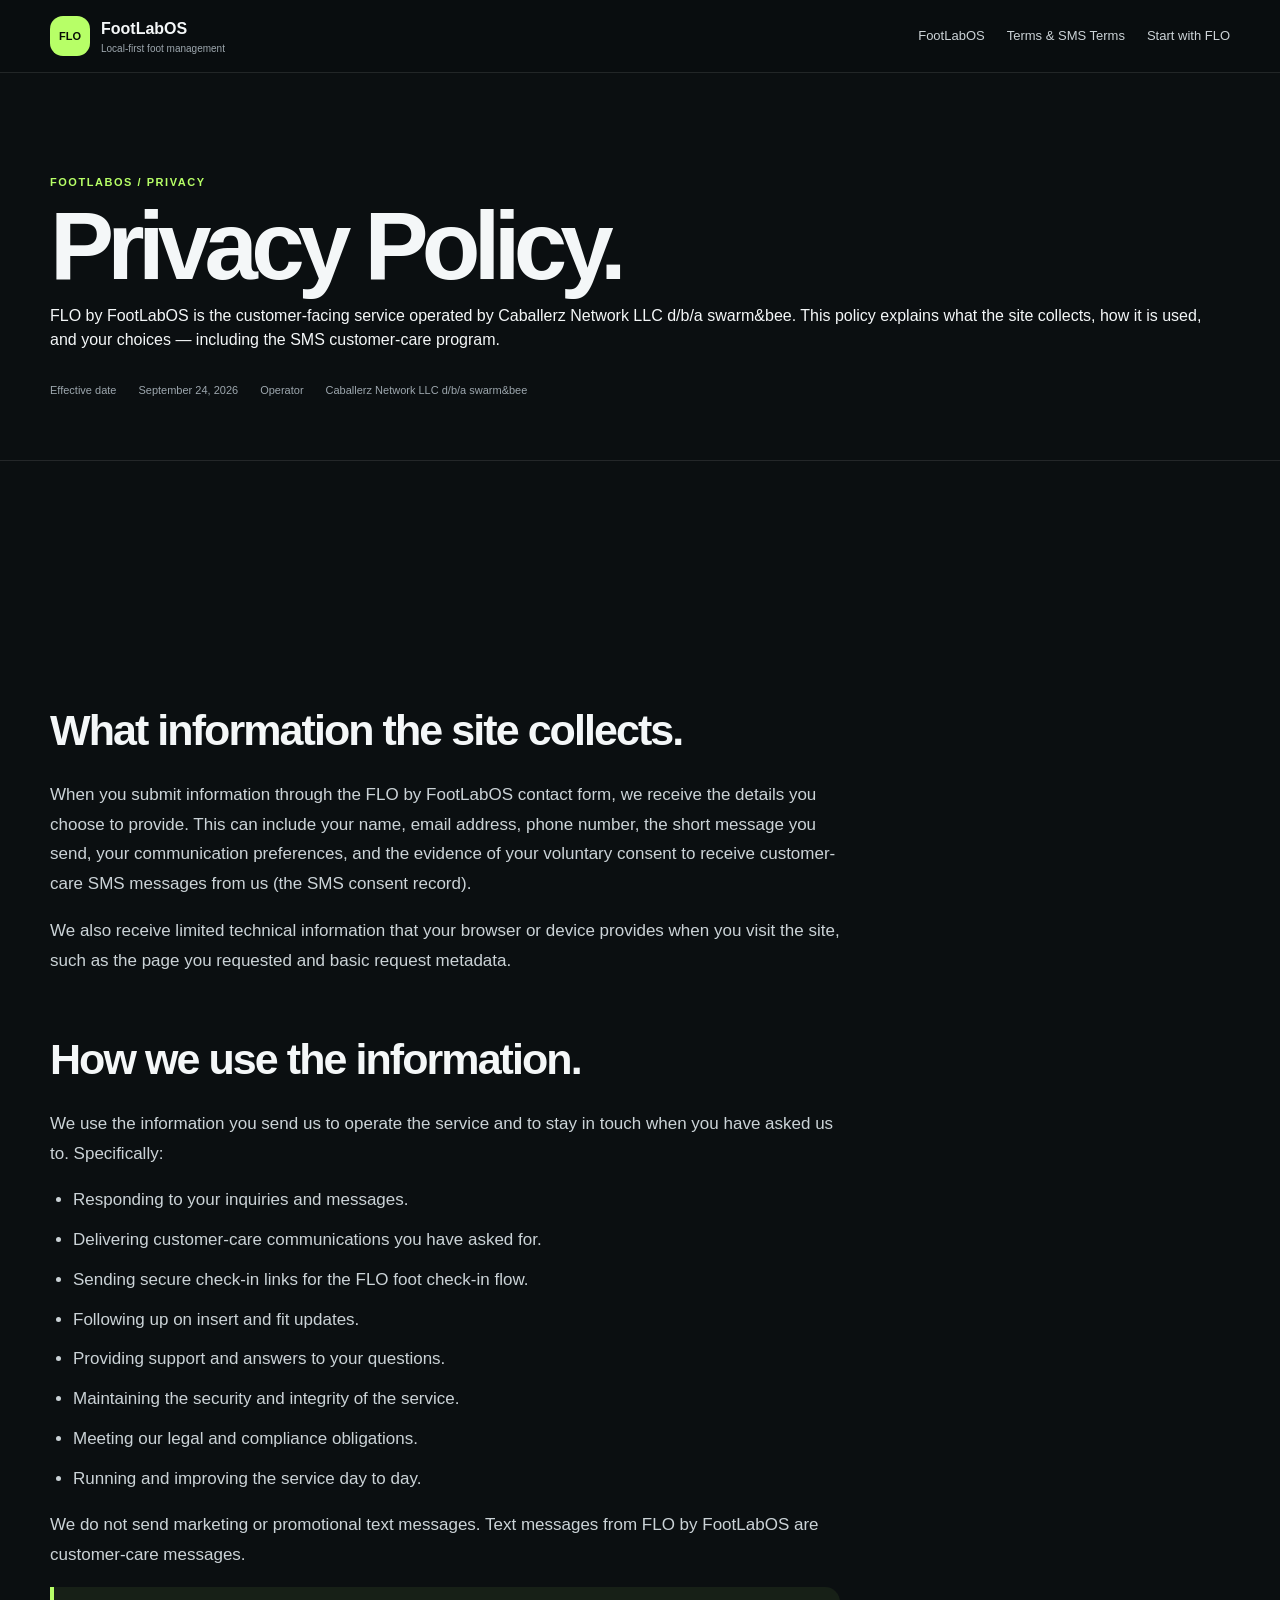
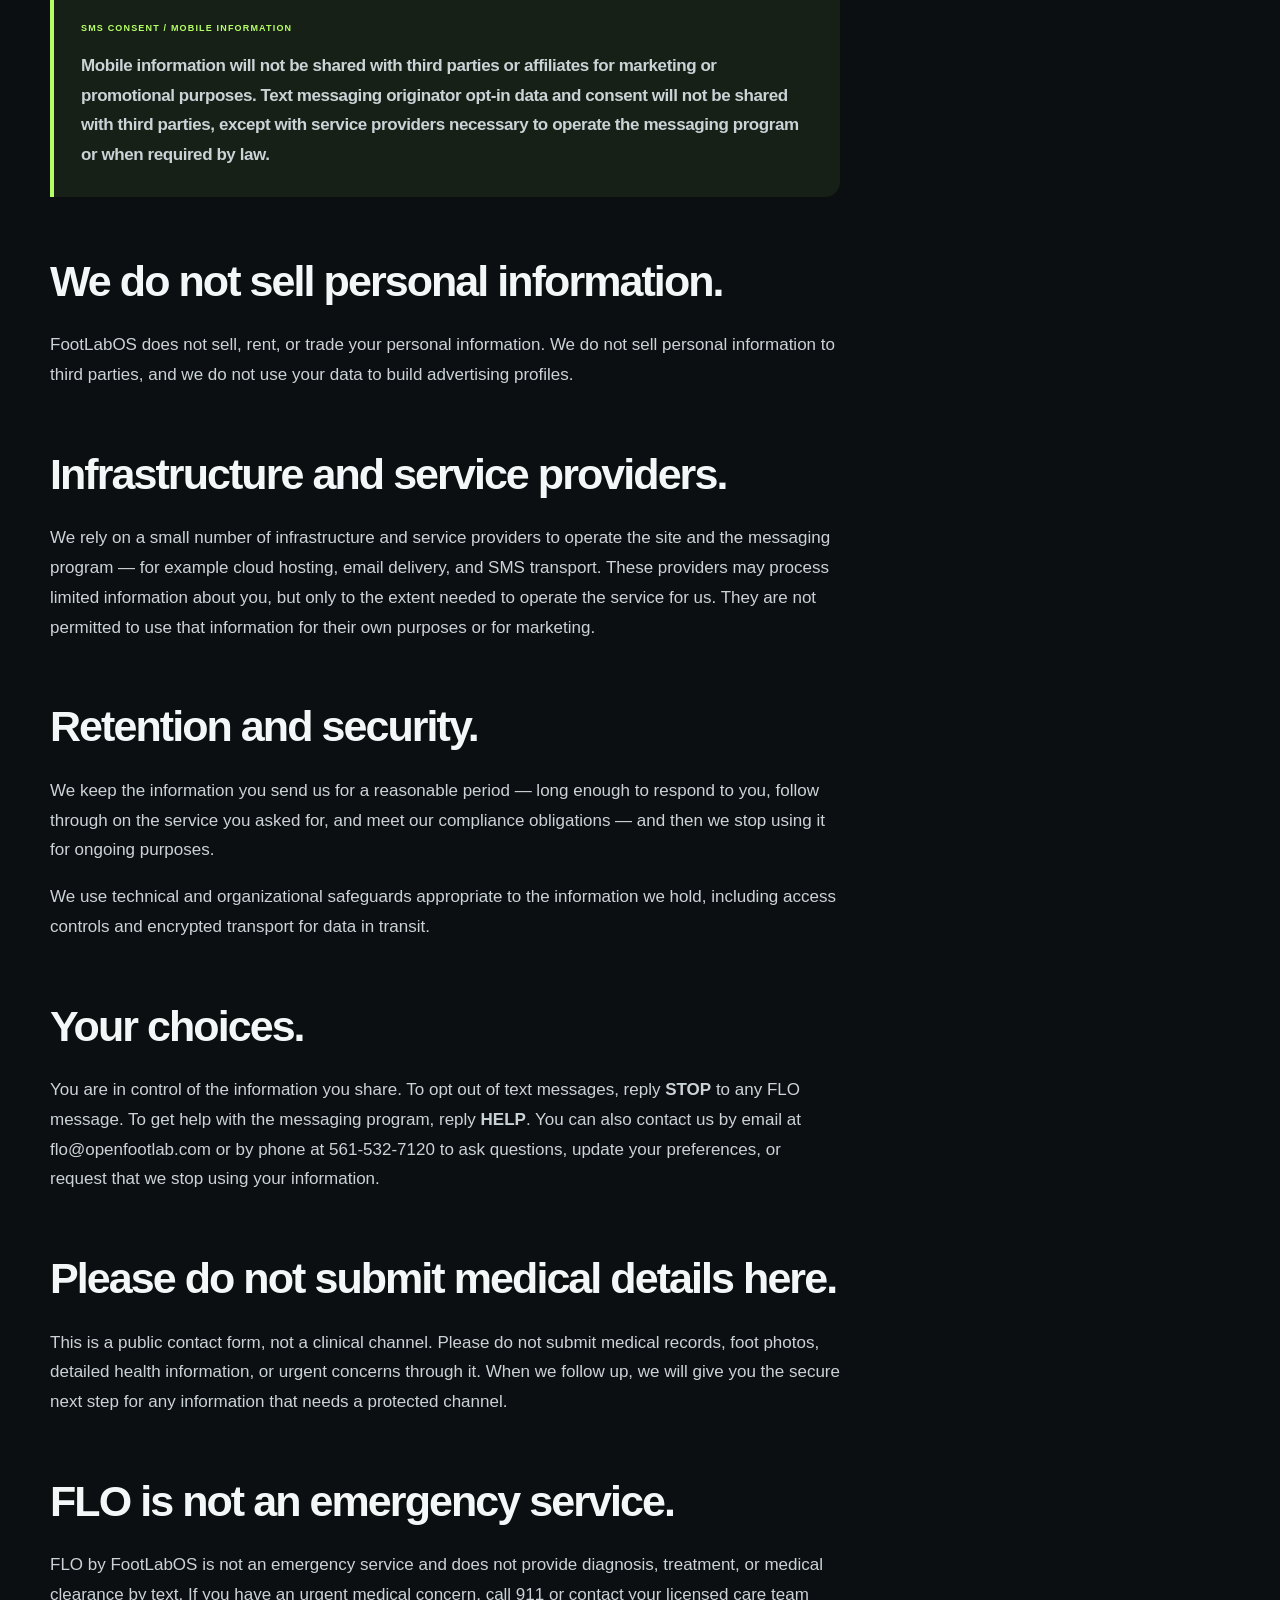
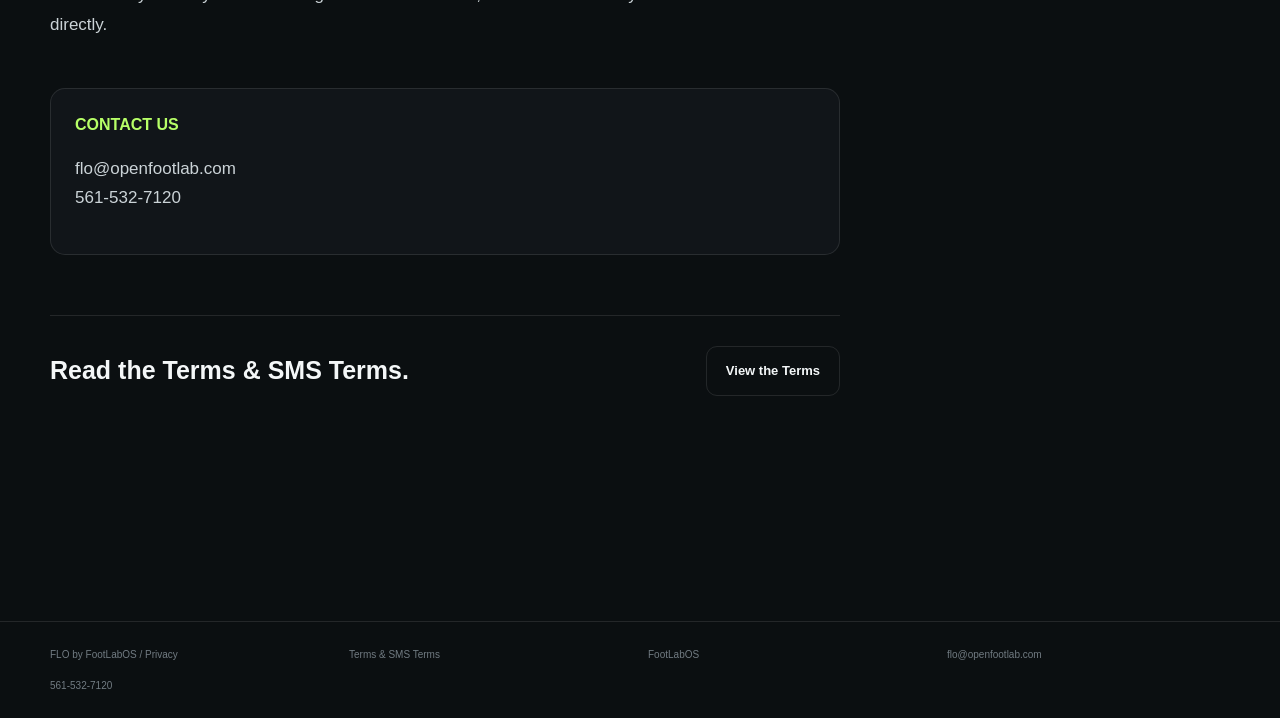
==== privacy/index.html @ aeabff88 "feat: add compliant FLO SMS consent flow" ====
<!doctype html>
<html lang="en">
<head>
  <meta charset="utf-8">
  <meta name="viewport" content="width=device-width,initial-scale=1">

  <title>Privacy Policy | FLO by FootLabOS — Customer Care SMS</title>
  <meta name="description" content="Privacy policy for FLO by FootLabOS. How the customer-care SMS program handles contact details, phone numbers, form messages, communication preferences and SMS consent evidence.">
  <meta name="robots" content="index,follow,max-image-preview:large">
  <meta name="theme-color" content="#0c1012">

  <link rel="canonical" href="https://footlabos.com/privacy/">
  <link rel="icon" href="/assets/img/footlabos-flo-mark.svg" type="image/svg+xml">
  <link rel="apple-touch-icon" href="/assets/img/footlabos-favicon-512.png">
  <link rel="stylesheet" href="/assets/css/styles.css?v=flo-20260919-3">

  <meta property="og:type" content="website">
  <meta property="og:site_name" content="FootLabOS">
  <meta property="og:title" content="Privacy Policy — FLO by FootLabOS">
  <meta property="og:description" content="How the FLO customer-care SMS program handles the information you share.">
  <meta property="og:url" content="https://footlabos.com/privacy/">
</head>

<body class="notes-page">

<header class="notes-page-header">
  <div class="shell notes-page-nav">

    <a class="notes-page-brand" href="/">
      <span class="flo-form-mark">FLO</span>
      <span>
        <strong>FootLabOS</strong>
        <small>Local-first foot management</small>
      </span>
    </a>

    <nav>
      <a href="/">FootLabOS</a>
      <a href="/terms/">Terms &amp; SMS Terms</a>
      <a href="/#contact">Start with FLO</a>
    </nav>

  </div>
</header>

<main>

<section class="note-article-header">
  <div class="shell">

    <p class="eyebrow">FOOTLABOS / PRIVACY</p>

    <h1>Privacy Policy.</h1>

    <p>
      FLO by FootLabOS is the customer-facing service operated by
      Caballerz Network LLC d/b/a swarm&amp;bee. This policy explains
      what the site collects, how it is used, and your choices —
      including the SMS customer-care program.
    </p>

    <div class="note-meta">
      <span>Effective date</span>
      <span>September 24, 2026</span>
      <span>Operator</span>
      <span>Caballerz Network LLC d/b/a swarm&amp;bee</span>
    </div>

  </div>
</section>


<section class="section">
  <div class="shell">
    <div class="note-body">

      <h2>What information the site collects.</h2>
      <p>
        When you submit information through the FLO by FootLabOS contact
        form, we receive the details you choose to provide. This can
        include your name, email address, phone number, the short
        message you send, your communication preferences, and the
        evidence of your voluntary consent to receive customer-care
        SMS messages from us (the SMS consent record).
      </p>
      <p>
        We also receive limited technical information that your browser
        or device provides when you visit the site, such as the page
        you requested and basic request metadata.
      </p>

      <h2>How we use the information.</h2>
      <p>
        We use the information you send us to operate the service and
        to stay in touch when you have asked us to. Specifically:
      </p>
      <ul>
        <li>Responding to your inquiries and messages.</li>
        <li>Delivering customer-care communications you have asked for.</li>
        <li>Sending secure check-in links for the FLO foot check-in flow.</li>
        <li>Following up on insert and fit updates.</li>
        <li>Providing support and answers to your questions.</li>
        <li>Maintaining the security and integrity of the service.</li>
        <li>Meeting our legal and compliance obligations.</li>
        <li>Running and improving the service day to day.</li>
      </ul>
      <p>
        We do not send marketing or promotional text messages. Text
        messages from FLO by FootLabOS are customer-care messages.
      </p>

      <div class="note-answer">
        <small>SMS CONSENT / MOBILE INFORMATION</small>
        <p>
          Mobile information will not be shared with third parties or
          affiliates for marketing or promotional purposes. Text
          messaging originator opt-in data and consent will not be
          shared with third parties, except with service providers
          necessary to operate the messaging program or when required
          by law.
        </p>
      </div>

      <h2>We do not sell personal information.</h2>
      <p>
        FootLabOS does not sell, rent, or trade your personal
        information. We do not sell personal information to third
        parties, and we do not use your data to build advertising
        profiles.
      </p>

      <h2>Infrastructure and service providers.</h2>
      <p>
        We rely on a small number of infrastructure and service
        providers to operate the site and the messaging program —
        for example cloud hosting, email delivery, and SMS transport.
        These providers may process limited information about you,
        but only to the extent needed to operate the service for us.
        They are not permitted to use that information for their own
        purposes or for marketing.
      </p>

      <h2>Retention and security.</h2>
      <p>
        We keep the information you send us for a reasonable period —
        long enough to respond to you, follow through on the service
        you asked for, and meet our compliance obligations — and then
        we stop using it for ongoing purposes.
      </p>
      <p>
        We use technical and organizational safeguards appropriate to
        the information we hold, including access controls and
        encrypted transport for data in transit.
      </p>

      <h2>Your choices.</h2>
      <p>
        You are in control of the information you share. To opt out of
        text messages, reply <strong>STOP</strong> to any FLO message.
        To get help with the messaging program, reply
        <strong>HELP</strong>. You can also contact us by email at
        <a href="mailto:flo@openfootlab.com">flo@openfootlab.com</a>
        or by phone at <a href="tel:+15615327120">561-532-7120</a> to
        ask questions, update your preferences, or request that we
        stop using your information.
      </p>

      <h2>Please do not submit medical details here.</h2>
      <p>
        This is a public contact form, not a clinical channel.
        Please do not submit medical records, foot photos, detailed
        health information, or urgent concerns through it. When we
        follow up, we will give you the secure next step for any
        information that needs a protected channel.
      </p>

      <h2>FLO is not an emergency service.</h2>
      <p>
        FLO by FootLabOS is not an emergency service and does not
        provide diagnosis, treatment, or medical clearance by text.
        If you have an urgent medical concern, call 911 or contact
        your licensed care team directly.
      </p>

      <div class="note-callout">
        <strong>CONTACT US</strong>
        <p>
          <a href="mailto:flo@openfootlab.com">flo@openfootlab.com</a><br>
          <a href="tel:+15615327120">561-532-7120</a>
        </p>
      </div>

      <div class="note-cta">
        <strong>Read the Terms &amp; SMS Terms.</strong>
        <a class="button secondary" href="/terms/">View the Terms</a>
      </div>

    </div>
  </div>
</section>

</main>


<footer>
  <div class="shell footer-grid">
    <span>FLO by FootLabOS / <a href="/privacy/">Privacy</a></span>
    <span><a href="/terms/">Terms &amp; SMS Terms</a></span>
    <span><a href="/">FootLabOS</a></span>
    <span><a href="mailto:flo@openfootlab.com">flo@openfootlab.com</a></span>
    <span><a href="tel:+15615327120">561-532-7120</a></span>
  </div>
</footer>

</body>
</html>
---- assets/css/styles.css ----
:root{
  --bg:#0a0d0f;
  --panel:#111519;
  --panel2:#161b20;
  --line:rgba(255,255,255,.10);
  --text:#f5f7f8;
  --muted:#9da7ae;
  --green:#b7ff67;
  --blue:#a9dbff;
  --yellow:#ffe77a;
  --paper:#efede5;
  --ink:#151719;
  --max:1180px;
}

*{box-sizing:border-box}

html{scroll-behavior:smooth}

body{
  margin:0;
  background:var(--bg);
  color:var(--text);
  font-family:-apple-system,BlinkMacSystemFont,"Segoe UI",sans-serif;
  line-height:1.5;
}

a{text-decoration:none;color:inherit}

.shell{
  width:min(var(--max),calc(100% - 42px));
  margin:auto;
}

.topbar{
  position:sticky;
  top:0;
  z-index:20;
  background:rgba(10,13,15,.90);
  backdrop-filter:blur(18px);
  border-bottom:1px solid var(--line);
}

.nav{
  height:72px;
  display:flex;
  align-items:center;
  gap:30px;
}

.brand{
  display:flex;
  align-items:center;
  gap:11px;
  margin-right:auto;
}

.logo{
  width:40px;
  height:40px;
  display:grid;
  place-items:center;
  flex:0 0 40px;
  background:var(--green);
  color:#091006;
  border-radius:11px;
  font-family:Arial,Helvetica,sans-serif;
  font-size:12px;
  font-weight:900;
  line-height:1;
  letter-spacing:-.06em;
}

.brand strong{display:block}

.brand small{
  display:block;
  color:var(--muted);
  font-size:11px;
}

nav{
  display:flex;
  gap:24px;
  color:#ccd3d7;
  font-size:13px;
}

nav a:hover{color:var(--green)}

.live{
  border:1px solid var(--line);
  border-radius:999px;
  padding:8px 11px;
  color:var(--muted);
  font-size:11px;
}

.live i{
  display:inline-block;
  width:7px;
  height:7px;
  margin-right:7px;
  border-radius:50%;
  background:var(--green);
}

.hero{
  min-height:790px;
  display:grid;
  grid-template-columns:1.35fr .65fr;
  align-items:center;
  gap:80px;
  padding:70px 0 80px;
}

.eyebrow{
  color:var(--green);
  font-size:11px;
  font-weight:900;
  letter-spacing:.14em;
}

.hero h1{
  margin:17px 0 28px;
  font-size:clamp(55px,7.5vw,98px);
  line-height:.93;
  letter-spacing:-.065em;
}

.hero h1 span{
  color:var(--green);
  display:block;
}

.lead{
  font-size:22px;
  color:#d9dee1;
  max-width:760px;
}

.sublead{
  color:var(--muted);
  max-width:760px;
  font-size:16px;
  line-height:1.7;
}

.buttons{
  display:flex;
  gap:10px;
  margin-top:30px;
}

.button{
  padding:14px 19px;
  border-radius:11px;
  font-weight:800;
  font-size:13px;
}

.primary{
  background:var(--green);
  color:#0a0d0f;
}

.secondary{
  border:1px solid var(--line);
}

.proof{
  display:flex;
  flex-wrap:wrap;
  gap:8px;
  margin-top:28px;
}

.proof span{
  border:1px solid var(--line);
  color:var(--muted);
  border-radius:999px;
  padding:6px 9px;
  font-size:10px;
}

.phone{
  color:#15191c;
  background:#f3f4f2;
  border:8px solid #23282d;
  border-radius:34px;
  padding:16px;
  box-shadow:0 38px 90px rgba(0,0,0,.48);
}

.phone-head{
  display:flex;
  justify-content:space-between;
  font-size:10px;
  color:#747c82;
  padding:0 7px 16px;
}

.sms{
  display:grid;
  gap:6px;
  background:white;
  border-radius:17px;
  padding:17px;
}

.sms small{color:#71797e}

.sms strong{
  font-size:16px;
  line-height:1.25;
}

.sms a{
  color:#1476c9;
  font-size:11px;
}

.captures{
  display:grid;
  gap:7px;
  margin:12px 0;
}

.captures div{
  display:grid;
  grid-template-columns:34px 1fr auto;
  align-items:center;
  background:white;
  border-radius:13px;
  padding:10px 11px;
}

.captures b{
  color:#8a9297;
  font-size:10px;
}

.captures span{
  font-size:12px;
  font-weight:750;
}

.captures em{
  background:#e7f8d7;
  color:#4b811e;
  font-style:normal;
  font-size:9px;
  padding:4px 7px;
  border-radius:999px;
}

.phone button{
  width:100%;
  border:0;
  border-radius:13px;
  padding:14px;
  background:#141719;
  color:white;
  font-weight:850;
  cursor:pointer;
}

.phone p{
  text-align:center;
  color:#737b80;
  font-size:11px;
}

.statement{
  border-top:1px solid var(--line);
  border-bottom:1px solid var(--line);
}

.statement-grid{
  display:grid;
  grid-template-columns:1fr 1fr;
}

.statement-grid div{
  padding:46px 0;
}

.statement-grid div+div{
  border-left:1px solid var(--line);
  padding-left:48px;
}

.statement small{
  display:block;
  color:#747d83;
  font-size:10px;
  font-weight:900;
  letter-spacing:.14em;
}

.statement strong{
  display:block;
  margin-top:7px;
  font-size:35px;
  letter-spacing:-.04em;
}

.statement .green strong{
  color:var(--green);
}

.section{padding:115px 0}

.heading{
  display:grid;
  grid-template-columns:1fr 1fr;
  gap:65px;
  align-items:end;
  margin-bottom:50px;
}

.heading h2,
.copy h2,
.human h2,
.closing h2{
  font-size:clamp(40px,5vw,68px);
  line-height:1;
  letter-spacing:-.055em;
  margin:10px 0 0;
}

.heading>p,
.copy>p,
.human p{
  color:var(--muted);
  font-size:17px;
  line-height:1.65;
  margin:0;
}

.phases{
  display:grid;
  grid-template-columns:repeat(4,1fr);
  gap:12px;
}

.phases article{
  min-height:390px;
  padding:23px;
  background:var(--panel);
  border:1px solid var(--line);
  border-radius:18px;
  display:flex;
  flex-direction:column;
}

.phases article.featured{
  border-color:rgba(183,255,103,.55);
  background:linear-gradient(
    180deg,
    rgba(183,255,103,.10),
    var(--panel)
  );
}

.phases small{
  color:var(--green);
  font-weight:900;
  font-size:10px;
  letter-spacing:.12em;
}

.phases h3{
  font-size:25px;
  line-height:1.05;
  letter-spacing:-.04em;
}

.phases p{
  color:var(--muted);
  font-size:13px;
}

.phases ul{
  margin:auto 0 0;
  padding:0;
  list-style:none;
}

.phases li{
  border-top:1px solid var(--line);
  padding:8px 0;
  color:#cbd1d4;
  font-size:11px;
}

.dark,
.local{
  background:#0e1215;
  border-top:1px solid var(--line);
  border-bottom:1px solid var(--line);
}

.loop{
  display:flex;
  gap:18px;
  align-items:center;
  justify-content:space-between;
  overflow:auto;
  padding:30px;
  border:1px solid var(--line);
  background:var(--panel);
  border-radius:22px;
}

.loop div{
  text-align:center;
  min-width:125px;
}

.loop strong{display:block}

.loop span{
  color:var(--muted);
  font-size:10px;
}

.loop>b{
  color:var(--green);
  font-size:20px;
}

.two-col{
  display:grid;
  grid-template-columns:.8fr 1.2fr;
  gap:90px;
  align-items:center;
}

.notes{
  min-height:530px;
  position:relative;
}

.note{
  position:absolute;
  width:280px;
  height:215px;
  color:var(--ink);
  padding:27px;
  display:flex;
  flex-direction:column;
  justify-content:space-between;
  box-shadow:0 20px 45px rgba(0,0,0,.25);
}

.note small{
  font-weight:900;
  letter-spacing:.12em;
  opacity:.55;
  font-size:9px;
}

.note strong{
  font-size:27px;
  letter-spacing:-.045em;
  line-height:1.05;
}

.yellow{
  background:var(--yellow);
  transform:rotate(-4deg);
}

.blue{
  background:var(--blue);
  top:120px;
  right:0;
  transform:rotate(3deg);
}

.white{
  background:var(--paper);
  bottom:0;
  left:75px;
}

.copy{max-width:640px}

.rules{
  border-top:1px solid var(--line);
  margin-top:35px;
}

.rules div{
  display:grid;
  grid-template-columns:40px 1fr;
  gap:18px;
  border-bottom:1px solid var(--line);
  padding:17px 0;
}

.rules span{
  color:var(--green);
  font-size:10px;
  font-weight:900;
}

.rules p{
  margin:0;
  color:#d1d7da;
}

.stack{
  max-width:820px;
  margin:auto;
  display:grid;
  gap:9px;
}

.stack>div{
  display:grid;
  grid-template-columns:145px 1fr 1.3fr;
  gap:20px;
  align-items:center;
  border:1px solid var(--line);
  padding:17px 21px;
  border-radius:15px;
}

.stack small{
  color:var(--green);
  font-size:9px;
  font-weight:900;
  letter-spacing:.12em;
}

.stack strong{font-size:17px}

.stack span{
  color:var(--muted);
  font-size:11px;
}

.stack .trusted{
  border-color:rgba(183,255,103,.65);
}

.stack i{
  text-align:center;
  color:#657079;
}

.principles{
  display:grid;
  grid-template-columns:repeat(4,1fr);
  gap:10px;
  margin-top:35px;
}

.principles div{
  background:var(--panel);
  border:1px solid var(--line);
  border-radius:14px;
  padding:17px;
}

.principles strong{
  display:block;
  font-size:13px;
}

.principles span{
  display:block;
  color:var(--muted);
  font-size:11px;
  margin-top:5px;
}

.vault{
  display:grid;
  grid-template-columns:repeat(4,1fr);
  gap:9px;
}

.vault div{
  border:1px solid var(--line);
  background:var(--panel);
  border-radius:13px;
  padding:17px;
}

.vault strong{
  color:var(--green);
  font-family:monospace;
  font-size:12px;
}

.vault span{
  display:block;
  color:var(--muted);
  font-size:10px;
  margin-top:5px;
}

.human{
  background:var(--paper);
  color:var(--ink);
}

.human .eyebrow{color:#39730e}

.human p{color:#5e666b}

.human-grid{
  display:grid;
  grid-template-columns:1fr 1fr;
  gap:85px;
  align-items:center;
}

.roles{
  display:grid;
  gap:9px;
}

.roles div{
  background:white;
  border:1px solid #dbdad4;
  border-radius:15px;
  padding:20px;
}

.roles strong{display:block}

.roles span{
  display:block;
  color:#60686c;
  font-size:12px;
  margin-top:5px;
}

.pricing{
  display:grid;
  grid-template-columns:.8fr 1.2fr;
  gap:14px;
}

.price-card,
.pricing-notes{
  background:var(--panel);
  border:1px solid var(--line);
  border-radius:20px;
  padding:27px;
}

.price-card>small,
.pricing-notes small{
  color:var(--green);
  font-size:9px;
  letter-spacing:.12em;
  font-weight:900;
}

.price{
  font-size:76px;
  font-weight:900;
  letter-spacing:-.07em;
}

.price sup{font-size:25px}

.price span{
  font-size:13px;
  color:var(--muted);
  letter-spacing:0;
}

.price-card ul{
  list-style:none;
  padding:0;
}

.price-card li{
  padding:7px 0;
  font-size:12px;
  color:#cdd3d6;
}

.price-card li:before{
  content:"✓";
  color:var(--green);
  margin-right:8px;
}

.pricing-notes{
  display:flex;
  flex-direction:column;
  justify-content:center;
}

.pricing-notes div{
  display:grid;
  grid-template-columns:120px 1fr;
  border-bottom:1px solid var(--line);
  padding:17px 0;
}

.pricing-notes strong{
  font-size:18px;
}

.pricing-notes p{
  color:var(--muted);
  margin-top:25px;
}

.board-section{
  background:#e9e5d8;
  color:var(--ink);
}

.board-section .eyebrow{color:#39730e}

.board-section .heading>p{color:#596166}

.board{
  display:grid;
  grid-template-columns:repeat(4,1fr);
  gap:15px;
}

.board article{
  min-height:210px;
  padding:22px;
  display:flex;
  flex-direction:column;
  justify-content:space-between;
  box-shadow:0 15px 28px rgba(40,35,20,.12);
}

.board article:nth-child(4n+1){background:var(--yellow)}
.board article:nth-child(4n+2){background:var(--green)}
.board article:nth-child(4n+3){background:var(--blue)}
.board article:nth-child(4n){background:#fff}

.board small{
  font-size:9px;
  letter-spacing:.12em;
  font-weight:900;
  opacity:.55;
}

.board strong{
  font-size:22px;
  line-height:1.08;
  letter-spacing:-.04em;
}

.closing{
  padding:100px 0;
}

.closing-grid{
  display:flex;
  justify-content:space-between;
  align-items:flex-end;
  gap:70px;
}

.closing-grid>strong{
  color:var(--green);
  text-align:right;
  line-height:1.7;
}

footer{
  border-top:1px solid var(--line);
  padding:25px 0;
  color:#717b82;
  font-size:10px;
}

footer div{
  display:flex;
  justify-content:space-between;
}

@media(max-width:900px){

  nav,.live{display:none}

  .hero{
    grid-template-columns:1fr;
    min-height:auto;
  }

  .phone{max-width:360px}

  .heading,
  .two-col,
  .human-grid,
  .pricing{
    grid-template-columns:1fr;
  }

  .phases,
  .principles,
  .vault,
  .board{
    grid-template-columns:1fr 1fr;
  }

}

@media(max-width:620px){

  .shell{
    width:calc(100% - 28px);
  }

  .hero h1{font-size:49px}

  .section{padding:80px 0}

  .phases,
  .principles,
  .vault,
  .board{
    grid-template-columns:1fr;
  }

  .statement-grid{
    grid-template-columns:1fr;
  }

  .statement-grid div+div{
    border-left:0;
    border-top:1px solid var(--line);
    padding-left:0;
  }

  .stack>div{
    grid-template-columns:1fr;
    gap:5px;
  }

  .notes{min-height:530px}

  .note{width:235px}

  .closing-grid{
    align-items:flex-start;
    flex-direction:column;
  }

  .closing-grid>strong{text-align:left}
}


/* ================================
   FOOTLABOS V02 / CRACKED LAYER
   ================================ */

body{
  background:
    radial-gradient(
      circle at 68% 8%,
      rgba(183,255,103,.055),
      transparent 28%
    ),
    var(--bg);
}

.hero{
  position:relative;
}

.hero:before{
  content:"";
  position:absolute;
  inset:0 -100vw;
  pointer-events:none;
  opacity:.16;
  background-image:
    linear-gradient(
      rgba(255,255,255,.025) 1px,
      transparent 1px
    ),
    linear-gradient(
      90deg,
      rgba(255,255,255,.025) 1px,
      transparent 1px
    );
  background-size:44px 44px;
  mask-image:linear-gradient(
    to bottom,
    rgba(0,0,0,.75),
    transparent
  );
}

.impact-strip{
  border-top:1px solid var(--line);
  border-bottom:1px solid var(--line);
  background:#0d1113;
}

.impact-grid{
  display:grid;
  grid-template-columns:repeat(5,1fr);
}

.impact-grid div{
  padding:28px 20px;
  border-right:1px solid var(--line);
}

.impact-grid div:last-child{
  border-right:0;
}

.impact-grid strong{
  display:block;
  color:var(--green);
  font-size:27px;
  letter-spacing:-.04em;
}

.impact-grid span{
  display:block;
  color:var(--muted);
  font-size:10px;
  margin-top:3px;
  text-transform:uppercase;
  letter-spacing:.08em;
}


.monitoring-protocol{
  border-top:1px solid var(--line);
}

.cadence-grid{
  display:grid;
  grid-template-columns:repeat(4,1fr);
  gap:10px;
}

.cadence-grid article{
  min-height:260px;
  padding:22px;
  border:1px solid var(--line);
  border-radius:17px;
  background:var(--panel);
}

.cadence-grid article.cadence-hot{
  background:
    linear-gradient(
      180deg,
      rgba(183,255,103,.12),
      var(--panel)
    );
  border-color:rgba(183,255,103,.55);
}

.cadence-grid span{
  display:block;
  color:var(--green);
  font-size:9px;
  font-weight:900;
  letter-spacing:.13em;
}

.cadence-grid strong{
  display:block;
  font-size:28px;
  letter-spacing:-.045em;
  margin-top:20px;
}

.cadence-grid p{
  color:var(--muted);
  font-size:12px;
  line-height:1.7;
  margin-top:20px;
}


.founder-section{
  background:#111619;
  border-top:1px solid var(--line);
  border-bottom:1px solid var(--line);
}

.founder-grid{
  display:grid;
  grid-template-columns:.65fr 1.35fr;
  gap:90px;
}

.founder-label>span{
  display:inline-block;
  margin-top:20px;
  padding:8px 10px;
  border:1px solid var(--line);
  border-radius:999px;
  color:var(--muted);
  font-size:9px;
  letter-spacing:.1em;
}

.founder-story{
  max-width:760px;
}

.founder-story h2{
  margin:0;
  font-size:clamp(42px,5vw,70px);
  line-height:.99;
  letter-spacing:-.055em;
}

.founder-story p{
  color:var(--muted);
  font-size:16px;
  line-height:1.75;
}

.founder-story .founder-lead{
  margin-top:30px;
  font-size:19px;
  color:#d9dfe2;
}

.founder-story blockquote{
  margin:38px 0;
  padding:26px 0 26px 25px;
  border-left:4px solid var(--green);
  color:var(--green);
  font-size:27px;
  line-height:1.28;
  letter-spacing:-.03em;
  font-weight:800;
}


.proof-section{
  background:#090c0e;
  border-top:1px solid var(--line);
  border-bottom:1px solid var(--line);
}

.proof-rail{
  display:flex;
  align-items:center;
  justify-content:space-between;
  gap:10px;
  overflow:auto;
  padding:27px;
  border:1px solid var(--line);
  border-radius:22px;
  background:#101417;
}

.proof-rail>div{
  min-width:135px;
}

.proof-rail span{
  display:block;
  color:var(--green);
  font-size:9px;
  font-weight:900;
  margin-bottom:9px;
}

.proof-rail strong{
  display:block;
  font-size:14px;
}

.proof-rail small{
  display:block;
  color:var(--muted);
  font-size:9px;
  margin-top:5px;
}

.proof-rail i{
  color:#4f5a61;
  font-style:normal;
}

.proof-live{
  padding:15px;
  border:1px solid rgba(183,255,103,.4);
  border-radius:12px;
  background:rgba(183,255,103,.06);
}

.proof-result{
  display:grid;
  grid-template-columns:repeat(4,1fr);
  margin-top:12px;
  gap:10px;
}

.proof-result div{
  border:1px solid var(--line);
  padding:16px;
  border-radius:13px;
}

.proof-result small{
  display:block;
  color:var(--muted);
  font-size:8px;
  letter-spacing:.12em;
}

.proof-result strong{
  display:block;
  margin-top:5px;
  color:var(--green);
  font-size:14px;
}


.simplicity-section{
  background:#101417;
  border-top:1px solid var(--line);
}

.simplicity-grid{
  display:grid;
  grid-template-columns:.75fr 1.25fr;
  gap:90px;
}

.simplicity-grid h2{
  margin:10px 0 0;
  font-size:clamp(42px,5vw,68px);
  line-height:1;
  letter-spacing:-.055em;
}

.simplicity-lines p{
  margin:0;
  padding:24px 0;
  border-bottom:1px solid var(--line);
  color:var(--muted);
  font-size:17px;
  line-height:1.7;
}

.simplicity-lines p:first-child{
  padding-top:0;
}

.simplicity-lines strong{
  color:#f2f5f6;
}

.simplicity-lines .simplicity-rule{
  color:var(--green);
  font-size:27px;
  line-height:1.25;
  letter-spacing:-.035em;
  font-weight:800;
}


/* subtle live movement */

.phone{
  animation:floatPhone 7s ease-in-out infinite;
}

@keyframes floatPhone{
  0%,100%{transform:translateY(0)}
  50%{transform:translateY(-8px)}
}

.live i{
  animation:pulseLive 2s ease-in-out infinite;
}

@keyframes pulseLive{
  0%,100%{
    box-shadow:0 0 0 rgba(183,255,103,0);
  }
  50%{
    box-shadow:0 0 18px rgba(183,255,103,.75);
  }
}


.reveal{
  opacity:0;
  transform:translateY(20px);
  transition:
    opacity .7s ease,
    transform .7s ease;
}

.reveal.visible{
  opacity:1;
  transform:none;
}


@media(max-width:900px){

  .impact-grid{
    grid-template-columns:repeat(2,1fr);
  }

  .impact-grid div{
    border-bottom:1px solid var(--line);
  }

  .cadence-grid{
    grid-template-columns:1fr 1fr;
  }

  .founder-grid,
  .simplicity-grid{
    grid-template-columns:1fr;
    gap:40px;
  }

  .proof-result{
    grid-template-columns:1fr 1fr;
  }

}


@media(max-width:620px){

  .impact-grid,
  .cadence-grid,
  .proof-result{
    grid-template-columns:1fr;
  }

  .founder-story blockquote,
  .simplicity-lines .simplicity-rule{
    font-size:22px;
  }

}


/* ================================
   FOOTLABOS V03 / APPLIANCE + CONTACT
   ================================ */

.appliance-section{
  background:#0c1012;
  border-top:1px solid var(--line);
  border-bottom:1px solid var(--line);
}

.appliance-grid{
  display:grid;
  grid-template-columns:1.05fr .95fr;
  gap:70px;
  align-items:center;
}

.appliance-copy h2{
  margin:10px 0 0;
  font-size:clamp(42px,5vw,68px);
  line-height:1;
  letter-spacing:-.055em;
}

.appliance-copy p{
  color:var(--muted);
  font-size:16px;
  line-height:1.75;
}

.appliance-lead{
  color:#d9dee1 !important;
  font-size:19px !important;
  margin-top:28px;
}

.appliance-points{
  display:grid;
  gap:10px;
  margin-top:28px;
}

.appliance-points div{
  border:1px solid var(--line);
  background:var(--panel);
  border-radius:14px;
  padding:16px 18px;
}

.appliance-points strong{
  display:block;
  font-size:14px;
}

.appliance-points span{
  display:block;
  color:var(--muted);
  font-size:11px;
  margin-top:4px;
}

.appliance-visual{
  display:flex;
  flex-direction:column;
  align-items:center;
}

.image-frame{
  width:100%;
  background:linear-gradient(180deg,#161b20,#101417);
  border:1px solid var(--line);
  border-radius:26px;
  padding:18px;
  min-height:420px;
  display:grid;
  place-items:center;
  overflow:hidden;
}

.image-frame img{
  width:100%;
  height:auto;
  max-height:520px;
  object-fit:contain;
  display:block;
  border-radius:16px;
}

.image-caption{
  margin-top:12px;
  color:var(--muted);
  font-size:11px;
  text-align:center;
  letter-spacing:.05em;
  text-transform:uppercase;
}

.contact-section{
  background:#101417;
  border-top:1px solid var(--line);
}

.contact-grid{
  display:grid;
  grid-template-columns:.95fr 1.05fr;
  gap:70px;
  align-items:center;
}

.contact-grid h2{
  margin:10px 0 0;
  font-size:clamp(40px,5vw,64px);
  line-height:1;
  letter-spacing:-.055em;
}

.contact-lead{
  color:var(--muted);
  font-size:17px;
  line-height:1.7;
  margin-top:24px;
}

.contact-card{
  border:1px solid var(--line);
  background:var(--panel);
  border-radius:22px;
  padding:28px;
}

.contact-line{
  display:grid;
  grid-template-columns:120px 1fr;
  gap:20px;
  padding:18px 0;
  border-bottom:1px solid var(--line);
}

.contact-line:last-child{
  border-bottom:0;
}

.contact-line small{
  color:var(--green);
  font-size:10px;
  font-weight:900;
  letter-spacing:.12em;
}

.contact-line a,
.contact-line span{
  font-size:20px;
  line-height:1.4;
}

.contact-line a:hover{
  color:var(--green);
}

.footer-grid{
  display:grid;
  grid-template-columns:repeat(4,1fr);
  gap:16px;
  align-items:center;
}

.footer-grid a:hover{
  color:var(--green);
}

@media(max-width:900px){

  .appliance-grid,
  .contact-grid{
    grid-template-columns:1fr;
    gap:34px;
  }

  .footer-grid{
    grid-template-columns:1fr 1fr;
  }

}

@media(max-width:620px){

  .contact-line{
    grid-template-columns:1fr;
    gap:8px;
  }

  .contact-line a,
  .contact-line span{
    font-size:18px;
  }

  .footer-grid{
    grid-template-columns:1fr;
  }

}

/* ================================
   HUMANIZED AS A SERVICE
   ================================ */

.humanized-section{
  position:relative;
  overflow:hidden;
  background:
    radial-gradient(
      circle at 88% 8%,
      rgba(183,255,103,.09),
      transparent 30%
    ),
    #0c1012;
  border-bottom:1px solid var(--line);
}

.humanized-section::before{
  content:"HUMAN";
  position:absolute;
  right:-.03em;
  top:-.18em;
  color:rgba(255,255,255,.018);
  font-size:clamp(130px,24vw,350px);
  font-weight:900;
  line-height:1;
  letter-spacing:-.08em;
  pointer-events:none;
}

.humanized-section .shell{
  position:relative;
  z-index:1;
}

.humanized-intro{
  display:grid;
  grid-template-columns:.9fr 1.1fr;
  gap:90px;
  align-items:end;
}

.humanized-intro h2{
  margin:10px 0 0;
  color:#f4f7f8;
  font-size:clamp(52px,7vw,96px);
  line-height:.88;
  letter-spacing:-.065em;
}

.humanized-definition{
  padding-bottom:5px;
}

.humanized-definition>p{
  max-width:680px;
  margin:0;
  color:#d8dde0;
  font-size:clamp(18px,2vw,25px);
  line-height:1.55;
}

.humanized-definition blockquote{
  margin:28px 0 0;
  padding:0 0 0 22px;
  border-left:3px solid var(--green);
  color:var(--green);
  font-size:clamp(20px,2.4vw,31px);
  font-weight:800;
  line-height:1.25;
  letter-spacing:-.025em;
}

.humanized-promise{
  display:grid;
  grid-template-columns:180px 1fr;
  gap:34px;
  align-items:start;
  margin-top:75px;
  padding:38px 0;
  border-top:1px solid var(--line);
  border-bottom:1px solid var(--line);
}

.humanized-promise span{
  color:var(--green);
  font-size:10px;
  font-weight:900;
  letter-spacing:.14em;
}

.humanized-promise strong{
  color:#f4f7f8;
  font-size:clamp(27px,3.8vw,52px);
  line-height:1.08;
  letter-spacing:-.045em;
}

.humanized-principles{
  display:grid;
  grid-template-columns:repeat(3,1fr);
  gap:12px;
  margin-top:28px;
}

.humanized-principles article{
  min-height:245px;
  padding:25px;
  background:var(--panel);
  border:1px solid var(--line);
  border-radius:17px;
}

.humanized-principles article.mission{
  grid-column:span 3;
  min-height:0;
  background:linear-gradient(
    110deg,
    rgba(183,255,103,.14),
    rgba(183,255,103,.035)
  );
  border-color:rgba(183,255,103,.5);
}

.humanized-principles small{
  color:var(--green);
  font-size:9px;
  font-weight:900;
  letter-spacing:.14em;
}

.humanized-principles h3{
  margin:34px 0 10px;
  color:#f4f7f8;
  font-size:22px;
  line-height:1.1;
  letter-spacing:-.035em;
}

.humanized-principles .mission h3{
  margin-top:20px;
  font-size:clamp(30px,4vw,48px);
}

.humanized-principles p{
  margin:0;
  color:var(--muted);
  font-size:13px;
  line-height:1.65;
}

.humanized-bottom-line{
  display:grid;
  grid-template-columns:1.2fr .8fr;
  gap:60px;
  align-items:end;
  margin-top:70px;
}

.humanized-bottom-line p{
  margin:0;
  color:#f4f7f8;
  font-size:clamp(23px,3vw,38px);
  font-weight:800;
  line-height:1.2;
  letter-spacing:-.035em;
}

.humanized-bottom-line p span{
  display:block;
  color:var(--green);
}

.humanized-bottom-line>strong{
  color:var(--muted);
  font-size:14px;
  line-height:1.55;
  text-align:right;
  text-transform:uppercase;
  letter-spacing:.08em;
}

@media(max-width:900px){

  .humanized-intro,
  .humanized-bottom-line{
    grid-template-columns:1fr;
    gap:38px;
  }

  .humanized-principles{
    grid-template-columns:repeat(2,1fr);
  }

  .humanized-principles article.mission{
    grid-column:span 2;
  }

  .humanized-bottom-line>strong{
    text-align:left;
  }

}

@media(max-width:620px){

  .humanized-intro h2{
    font-size:52px;
  }

  .humanized-promise{
    grid-template-columns:1fr;
    gap:16px;
    margin-top:55px;
  }

  .humanized-principles{
    grid-template-columns:1fr;
  }

  .humanized-principles article,
  .humanized-principles article.mission{
    grid-column:auto;
    min-height:0;
  }

  .humanized-principles h3{
    margin-top:24px;
  }

  .humanized-bottom-line{
    margin-top:50px;
  }

}



/* FLO CONTACT FORM */

.contact-trust{
  display:grid;
  gap:10px;
  margin-top:30px;
}

.contact-trust span{
  position:relative;
  padding-left:22px;
  color:#d6dde0;
  font-size:14px;
  line-height:1.45;
}

.contact-trust span::before{
  content:"✓";
  position:absolute;
  left:0;
  color:var(--green);
  font-weight:900;
}

.contact-direct{
  display:flex;
  flex-wrap:wrap;
  gap:10px 22px;
  margin-top:30px;
}

.contact-direct a{
  color:var(--green);
  font-size:14px;
  font-weight:800;
}

.flo-form{
  display:grid;
  gap:18px;
}

.flo-form-heading{
  display:flex;
  align-items:center;
  gap:15px;
  padding-bottom:20px;
  border-bottom:1px solid var(--line);
}

.flo-form-mark{
  width:48px;
  height:48px;
  display:grid;
  place-items:center;
  flex:0 0 48px;
  background:var(--green);
  color:#091006;
  border-radius:13px;
  font-size:13px;
  font-weight:900;
}

.flo-form-heading small{
  display:block;
  color:var(--green);
  font-size:9px;
  font-weight:900;
  letter-spacing:.14em;
}

.flo-form-heading strong{
  display:block;
  margin-top:5px;
  color:#f4f7f8;
  font-size:18px;
}

.flo-field-row{
  display:grid;
  grid-template-columns:1fr 1fr;
  gap:14px;
}

.flo-field{
  display:grid;
  gap:8px;
}

.flo-field label{
  color:#dce2e4;
  font-size:11px;
  font-weight:800;
  letter-spacing:.08em;
  text-transform:uppercase;
}

.flo-field input,
.flo-field textarea{
  width:100%;
  box-sizing:border-box;
  border:1px solid #30383d;
  border-radius:12px;
  background:#0b0f11;
  color:#f4f7f8;
  padding:14px 15px;
  font:inherit;
  outline:none;
  transition:border-color .18s ease, box-shadow .18s ease;
}

.flo-field textarea{
  min-height:125px;
  resize:vertical;
  line-height:1.5;
}

.flo-field input:focus,
.flo-field textarea:focus{
  border-color:var(--green);
  box-shadow:0 0 0 3px rgba(183,255,103,.12);
}

.flo-field input::placeholder,
.flo-field textarea::placeholder{
  color:#69747a;
}

.flo-privacy{
  margin:0;
  color:#8f9a9f;
  font-size:11px;
  line-height:1.55;
}

.flo-submit{
  width:100%;
  display:flex;
  justify-content:space-between;
  align-items:center;
  border:0;
  border-radius:12px;
  padding:15px 17px;
  background:var(--green);
  color:#091006;
  font:inherit;
  font-size:14px;
  font-weight:900;
  cursor:pointer;
}

.flo-submit:hover{
  filter:brightness(1.05);
}

.flo-submit:disabled{
  cursor:wait;
  opacity:.65;
}

.flo-form-status{
  min-height:22px;
  margin:0;
  color:#cbd3d7;
  font-size:13px;
  line-height:1.5;
}

.flo-form-status.success{
  color:var(--green);
}

.flo-form-status.error{
  color:#ff9c90;
}

.flo-honeypot{
  position:absolute !important;
  width:1px !important;
  height:1px !important;
  overflow:hidden !important;
  clip:rect(0,0,0,0) !important;
  white-space:nowrap !important;
}

@media(max-width:620px){

  .flo-field-row{
    grid-template-columns:1fr;
  }

  .contact-card{
    padding:21px;
  }

}


/* FLO HERO CHECK-IN */

.sms-brand{
  display:flex;
  align-items:center;
  gap:8px;
  margin-bottom:10px;
}

.sms-brand span{
  width:28px;
  height:28px;
  display:grid;
  place-items:center;
  flex:0 0 28px;
  border-radius:8px;
  background:var(--green);
  color:#091006;
  font-size:9px;
  font-weight:900;
  letter-spacing:.02em;
}

.sms-brand small{
  display:block;
  margin:0;
  color:#5e696f;
  font-size:10px;
  font-weight:800;
  letter-spacing:.08em;
  text-transform:uppercase;
}

.sms>strong{
  display:block;
  color:#111719;
  font-size:16px;
  line-height:1.2;
}

.sms>p{
  margin:4px 0 0;
  color:#647078;
  font-size:11px;
  line-height:1.4;
}


/* FLO FIELD NOTES */

.field-notes-preview{
  position:relative;
  overflow:hidden;
  background:
    radial-gradient(
      circle at 85% 5%,
      rgba(183,255,103,.09),
      transparent 28%
    ),
    #0b0f11;
  border-top:1px solid var(--line);
  border-bottom:1px solid var(--line);
}

.field-notes-heading{
  display:grid;
  grid-template-columns:.85fr 1.15fr;
  gap:90px;
  align-items:end;
}

.field-notes-heading h2{
  margin:10px 0 0;
  color:#f4f7f8;
  font-size:clamp(52px,7vw,92px);
  line-height:.91;
  letter-spacing:-.065em;
}

.field-notes-intro{
  padding-bottom:7px;
}

.field-notes-intro p{
  max-width:660px;
  margin:0;
  color:#d2d9dc;
  font-size:clamp(18px,2vw,24px);
  line-height:1.55;
}

.field-notes-intro strong{
  display:block;
  margin-top:24px;
  color:var(--green);
  font-size:14px;
  line-height:1.5;
}

.field-note-grid{
  display:grid;
  grid-template-columns:1.25fr 1fr 1fr;
  gap:14px;
  margin-top:65px;
}

.field-note-card{
  min-height:330px;
  display:flex;
  flex-direction:column;
  justify-content:space-between;
  padding:27px;
  border:1px solid var(--line);
  border-radius:19px;
  background:var(--panel);
  transition:
    transform .18s ease,
    border-color .18s ease;
}

a.field-note-card:hover{
  transform:translateY(-4px);
  border-color:var(--green);
}

.featured-note{
  background:
    linear-gradient(
      145deg,
      rgba(183,255,103,.12),
      rgba(17,22,25,.96) 50%
    );
}

.field-note-card small{
  color:var(--green);
  font-size:9px;
  font-weight:900;
  letter-spacing:.13em;
}

.field-note-card h3{
  margin:22px 0 14px;
  color:#f4f7f8;
  font-size:clamp(27px,3vw,40px);
  line-height:1.02;
  letter-spacing:-.045em;
}

.field-note-card p{
  margin:0;
  color:var(--muted);
  font-size:14px;
  line-height:1.65;
}

.field-note-card>span{
  margin-top:32px;
  color:#dbe2e5;
  font-size:12px;
  font-weight:800;
}

.field-notes-footer{
  display:flex;
  justify-content:space-between;
  align-items:center;
  gap:30px;
  margin-top:28px;
  padding-top:28px;
  border-top:1px solid var(--line);
}

.field-notes-footer p{
  margin:0;
  color:#d9dfe2;
  font-size:17px;
  font-weight:800;
}


/* FIELD NOTES PAGES */

.notes-page{
  min-height:100vh;
  background:#0b0f11;
  color:#f4f7f8;
}

.notes-page-header{
  border-bottom:1px solid var(--line);
  background:#090d0f;
}

.notes-page-nav{
  min-height:72px;
  display:flex;
  justify-content:space-between;
  align-items:center;
  gap:30px;
}

.notes-page-brand{
  display:flex;
  align-items:center;
  gap:11px;
}

.notes-page-brand .flo-form-mark{
  width:40px;
  height:40px;
  flex-basis:40px;
  font-size:11px;
}

.notes-page-brand strong{
  display:block;
}

.notes-page-brand small{
  display:block;
  color:var(--muted);
  font-size:10px;
}

.notes-page-nav nav{
  display:flex;
  gap:22px;
}

.notes-index-hero{
  padding:105px 0 75px;
  border-bottom:1px solid var(--line);
}

.notes-index-hero h1,
.note-article-header h1{
  max-width:980px;
  margin:13px 0 0;
  font-size:clamp(58px,9vw,122px);
  line-height:.88;
  letter-spacing:-.07em;
}

.notes-index-hero>div>p:last-child{
  max-width:720px;
  margin:34px 0 0;
  color:#cbd3d7;
  font-size:clamp(19px,2vw,26px);
  line-height:1.55;
}

.notes-library{
  padding:80px 0 110px;
}

.notes-library .field-note-grid{
  margin-top:0;
}

.notes-doctrine{
  display:grid;
  grid-template-columns:repeat(3,1fr);
  gap:14px;
  margin-top:70px;
}

.notes-doctrine article{
  min-height:180px;
  padding:25px;
  border:1px solid var(--line);
  border-radius:17px;
  background:var(--panel);
}

.notes-doctrine small{
  color:var(--green);
  font-size:9px;
  font-weight:900;
  letter-spacing:.13em;
}

.notes-doctrine h2{
  margin:50px 0 0;
  font-size:27px;
  letter-spacing:-.04em;
}

.note-article-header{
  padding:90px 0 62px;
  border-bottom:1px solid var(--line);
}

.note-article-header h1{
  max-width:1050px;
  font-size:clamp(50px,7.5vw,102px);
}

.note-meta{
  display:flex;
  flex-wrap:wrap;
  gap:10px 22px;
  margin-top:30px;
  color:var(--muted);
  font-size:11px;
}

.note-body{
  max-width:790px;
  padding:70px 0 110px;
}

.note-answer{
  margin-bottom:52px;
  padding:27px;
  border-left:4px solid var(--green);
  border-radius:0 15px 15px 0;
  background:rgba(183,255,103,.07);
}

.note-answer small{
  color:var(--green);
  font-size:9px;
  font-weight:900;
  letter-spacing:.13em;
}

.note-answer p{
  margin:13px 0 0;
  color:#f4f7f8;
  font-size:clamp(21px,2.7vw,31px);
  font-weight:750;
  line-height:1.35;
  letter-spacing:-.025em;
}

.note-body h2{
  margin:52px 0 16px;
  font-size:clamp(28px,4vw,43px);
  letter-spacing:-.045em;
}

.note-body p,
.note-body li{
  color:#cbd3d7;
  font-size:17px;
  line-height:1.75;
}

.note-body ol,
.note-body ul{
  padding-left:23px;
}

.note-body li+li{
  margin-top:10px;
}

.note-callout{
  margin-top:48px;
  padding:24px;
  border:1px solid var(--line);
  border-radius:15px;
  background:var(--panel);
}

.note-callout strong{
  display:block;
  color:var(--green);
  margin-bottom:8px;
}

.note-source{
  margin-top:55px;
  padding-top:26px;
  border-top:1px solid var(--line);
}

.note-source a{
  color:var(--green);
  text-decoration:underline;
  text-underline-offset:3px;
}

.note-cta{
  display:flex;
  justify-content:space-between;
  align-items:center;
  gap:24px;
  margin-top:60px;
  padding-top:30px;
  border-top:1px solid var(--line);
}

.note-cta strong{
  font-size:25px;
}

@media(max-width:900px){

  .field-notes-heading{
    grid-template-columns:1fr;
    gap:35px;
  }

  .field-note-grid{
    grid-template-columns:1fr;
  }

  .field-note-card{
    min-height:260px;
  }

  .notes-doctrine{
    grid-template-columns:1fr;
  }

}

@media(max-width:620px){

  .field-notes-footer,
  .note-cta{
    align-items:flex-start;
    flex-direction:column;
  }

  .notes-page-nav nav a:not(:last-child){
    display:none;
  }

  .notes-index-hero{
    padding:72px 0 55px;
  }

}

/* FLO SMS CONSENT */

.flo-sms-consent{
  display:grid;
  gap:10px;
  padding:15px 16px;
  margin:12px 0;
  border:1px solid #30383d;
  border-radius:12px;
  background:#0b0f11;
}

.flo-sms-optin{
  display:flex;
  align-items:flex-start;
  gap:12px;
}

.flo-sms-optin input[type="checkbox"]{
  flex:0 0 auto;
  width:20px;
  height:20px;
  margin:0;
  margin-top:1px;
  padding:0;
  box-sizing:border-box;
  accent-color:var(--green);
  cursor:pointer;
}

.flo-sms-optin label{
  flex:1 1 auto;
  margin:0;
  cursor:pointer;
  color:#f4f7f8;
  font-size:14px;
  font-weight:700;
  line-height:1.45;
}

.flo-sms-disclosure{
  margin:0;
  color:#dce2e4;
  font-size:13px;
  line-height:1.6;
}

.flo-sms-links{
  display:flex;
  flex-wrap:wrap;
  gap:6px 18px;
  margin:0;
}

.flo-sms-links a{
  color:var(--green);
  font-size:13px;
  font-weight:700;
  text-decoration:underline;
  text-underline-offset:2px;
}

.flo-sms-optional{
  margin:0;
  color:#8f9a9f;
  font-size:12px;
  line-height:1.5;
}

.flo-sms-optin input[type="checkbox"]:focus-visible{
  outline:2px solid var(--green);
  outline-offset:2px;
}

.flo-sms-links a:focus-visible{
  outline:2px solid var(--green);
  outline-offset:2px;
}

@media(max-width:620px){

  .flo-sms-consent{
    padding:13px 14px;
    margin:10px 0;
  }

  .flo-sms-optin label{
    font-size:13px;
  }

  .flo-sms-disclosure{
    font-size:12.5px;
  }

}
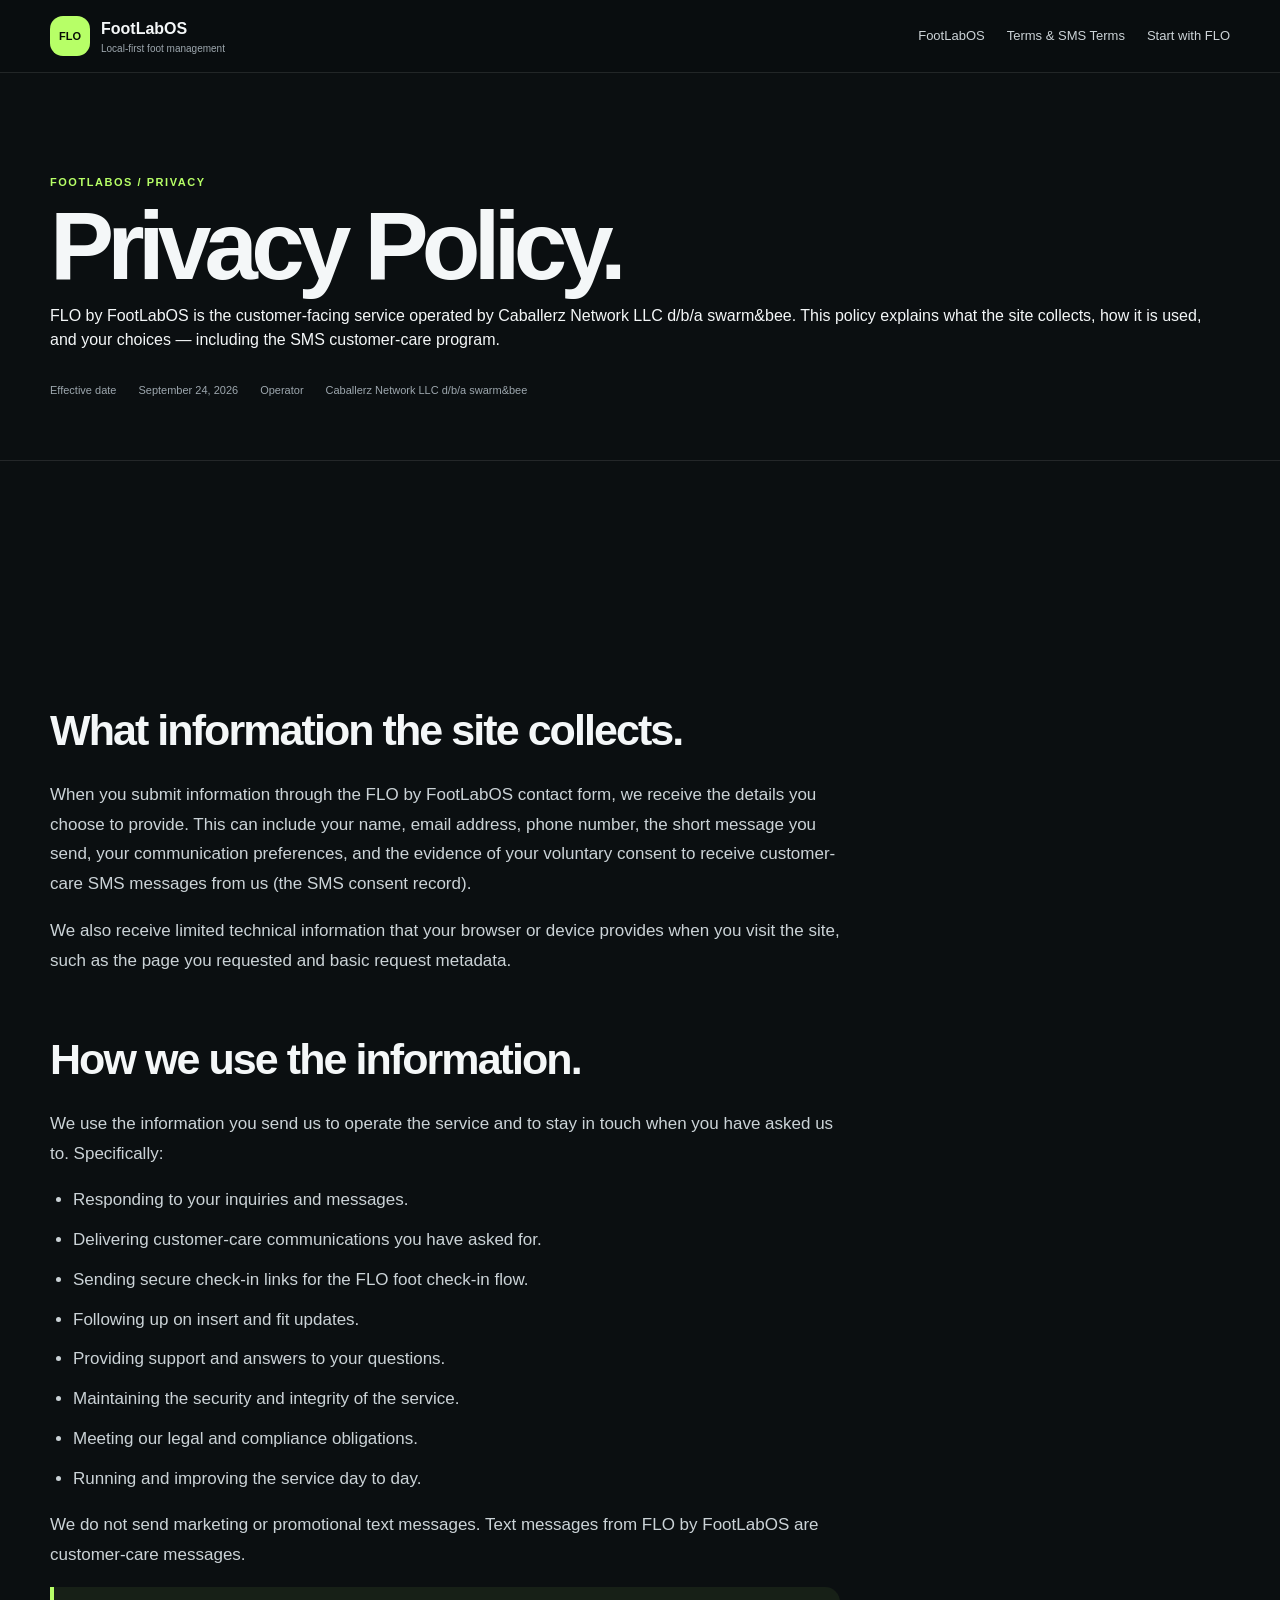
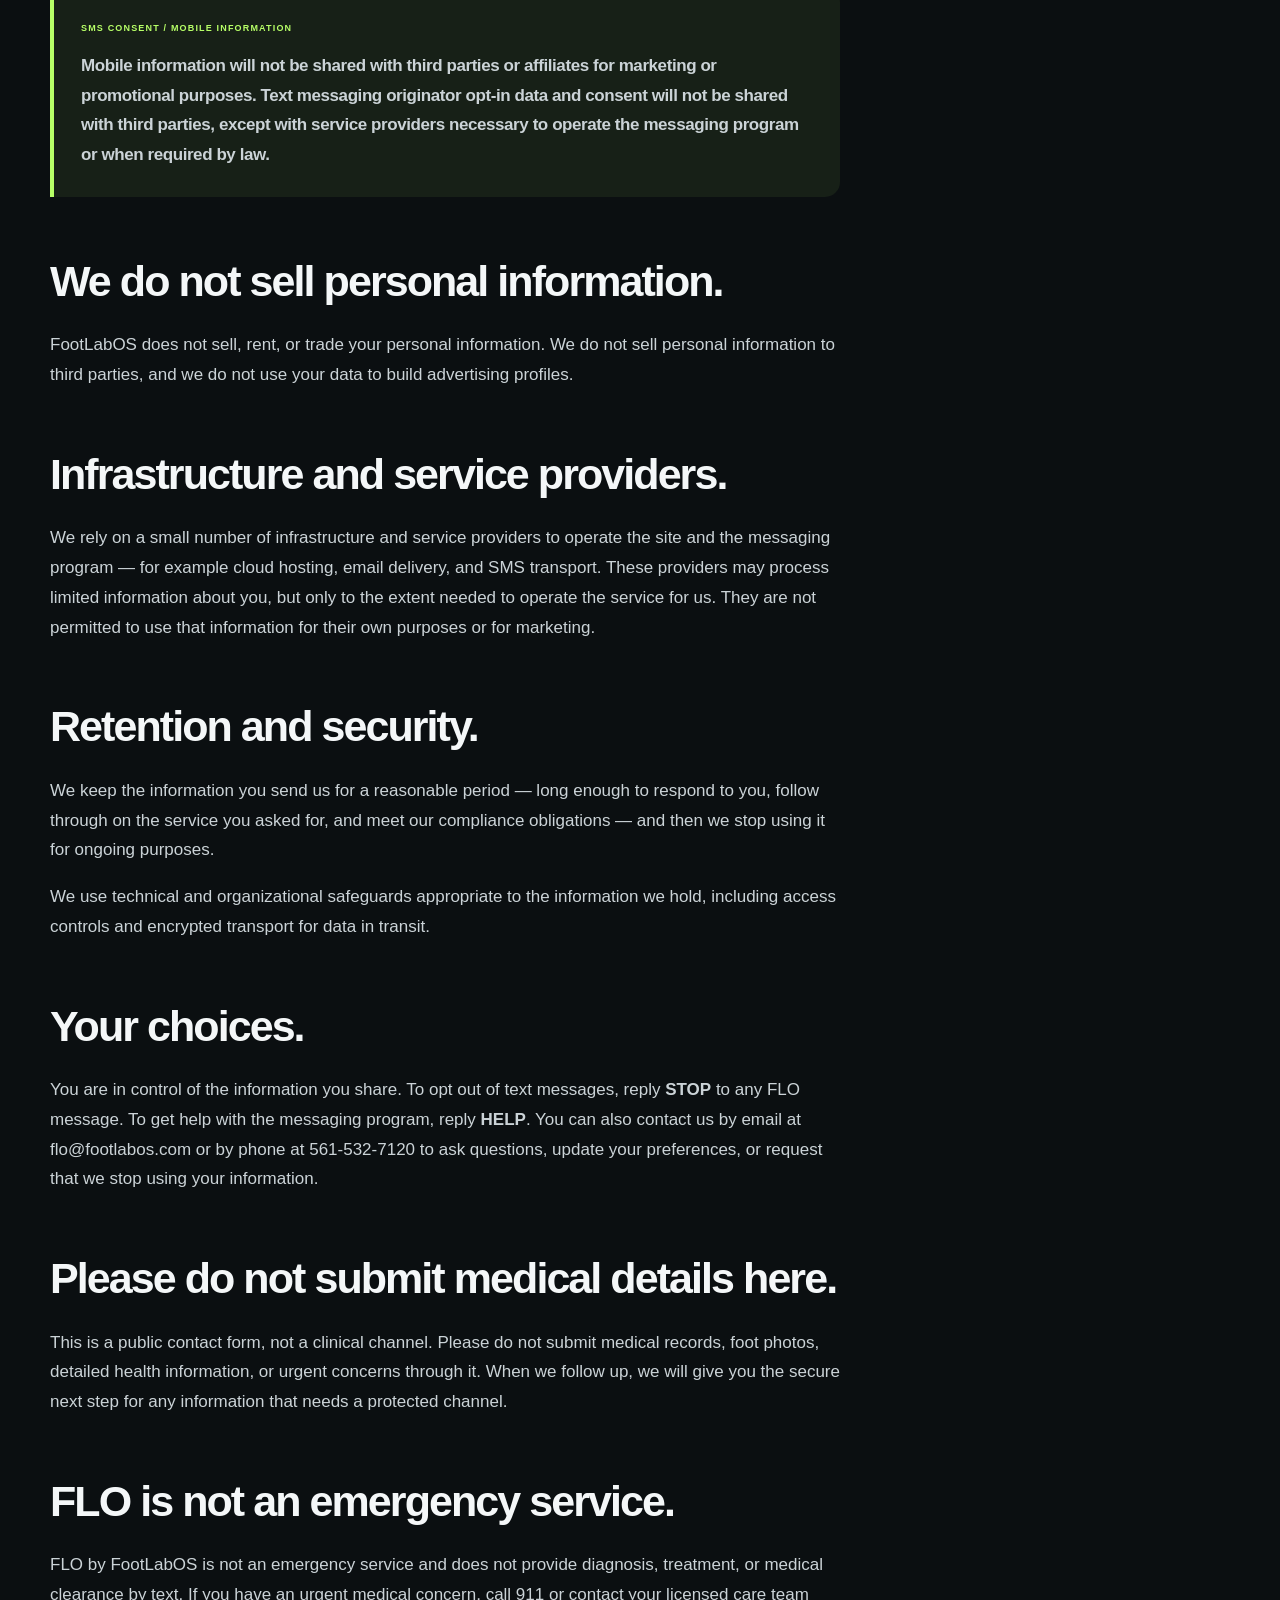
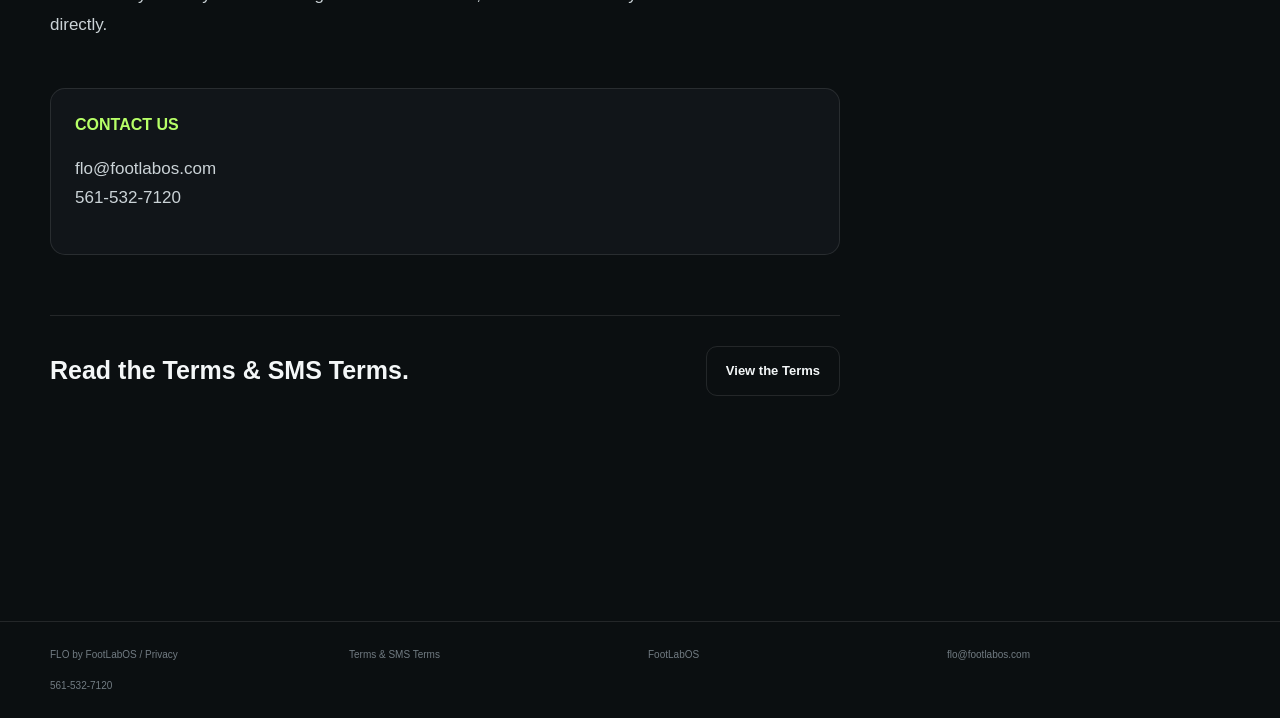
==== commit 274bb5ca: "fix: align FLO SMS opt-out terms" ====
--- a/privacy/index.html
+++ b/privacy/index.html
@@ -159,7 +159,7 @@
         text messages, reply <strong>STOP</strong> to any FLO message.
         To get help with the messaging program, reply
         <strong>HELP</strong>. You can also contact us by email at
-        <a href="mailto:flo@openfootlab.com">flo@openfootlab.com</a>
+        <a href="mailto:flo@footlabos.com">flo@footlabos.com</a>
         or by phone at <a href="tel:+15615327120">561-532-7120</a> to
         ask questions, update your preferences, or request that we
         stop using your information.
@@ -185,7 +185,7 @@
       <div class="note-callout">
         <strong>CONTACT US</strong>
         <p>
-          <a href="mailto:flo@openfootlab.com">flo@openfootlab.com</a><br>
+          <a href="mailto:flo@footlabos.com">flo@footlabos.com</a><br>
           <a href="tel:+15615327120">561-532-7120</a>
         </p>
       </div>
@@ -207,7 +207,7 @@
     <span>FLO by FootLabOS / <a href="/privacy/">Privacy</a></span>
     <span><a href="/terms/">Terms &amp; SMS Terms</a></span>
     <span><a href="/">FootLabOS</a></span>
-    <span><a href="mailto:flo@openfootlab.com">flo@openfootlab.com</a></span>
+    <span><a href="mailto:flo@footlabos.com">flo@footlabos.com</a></span>
     <span><a href="tel:+15615327120">561-532-7120</a></span>
   </div>
 </footer>
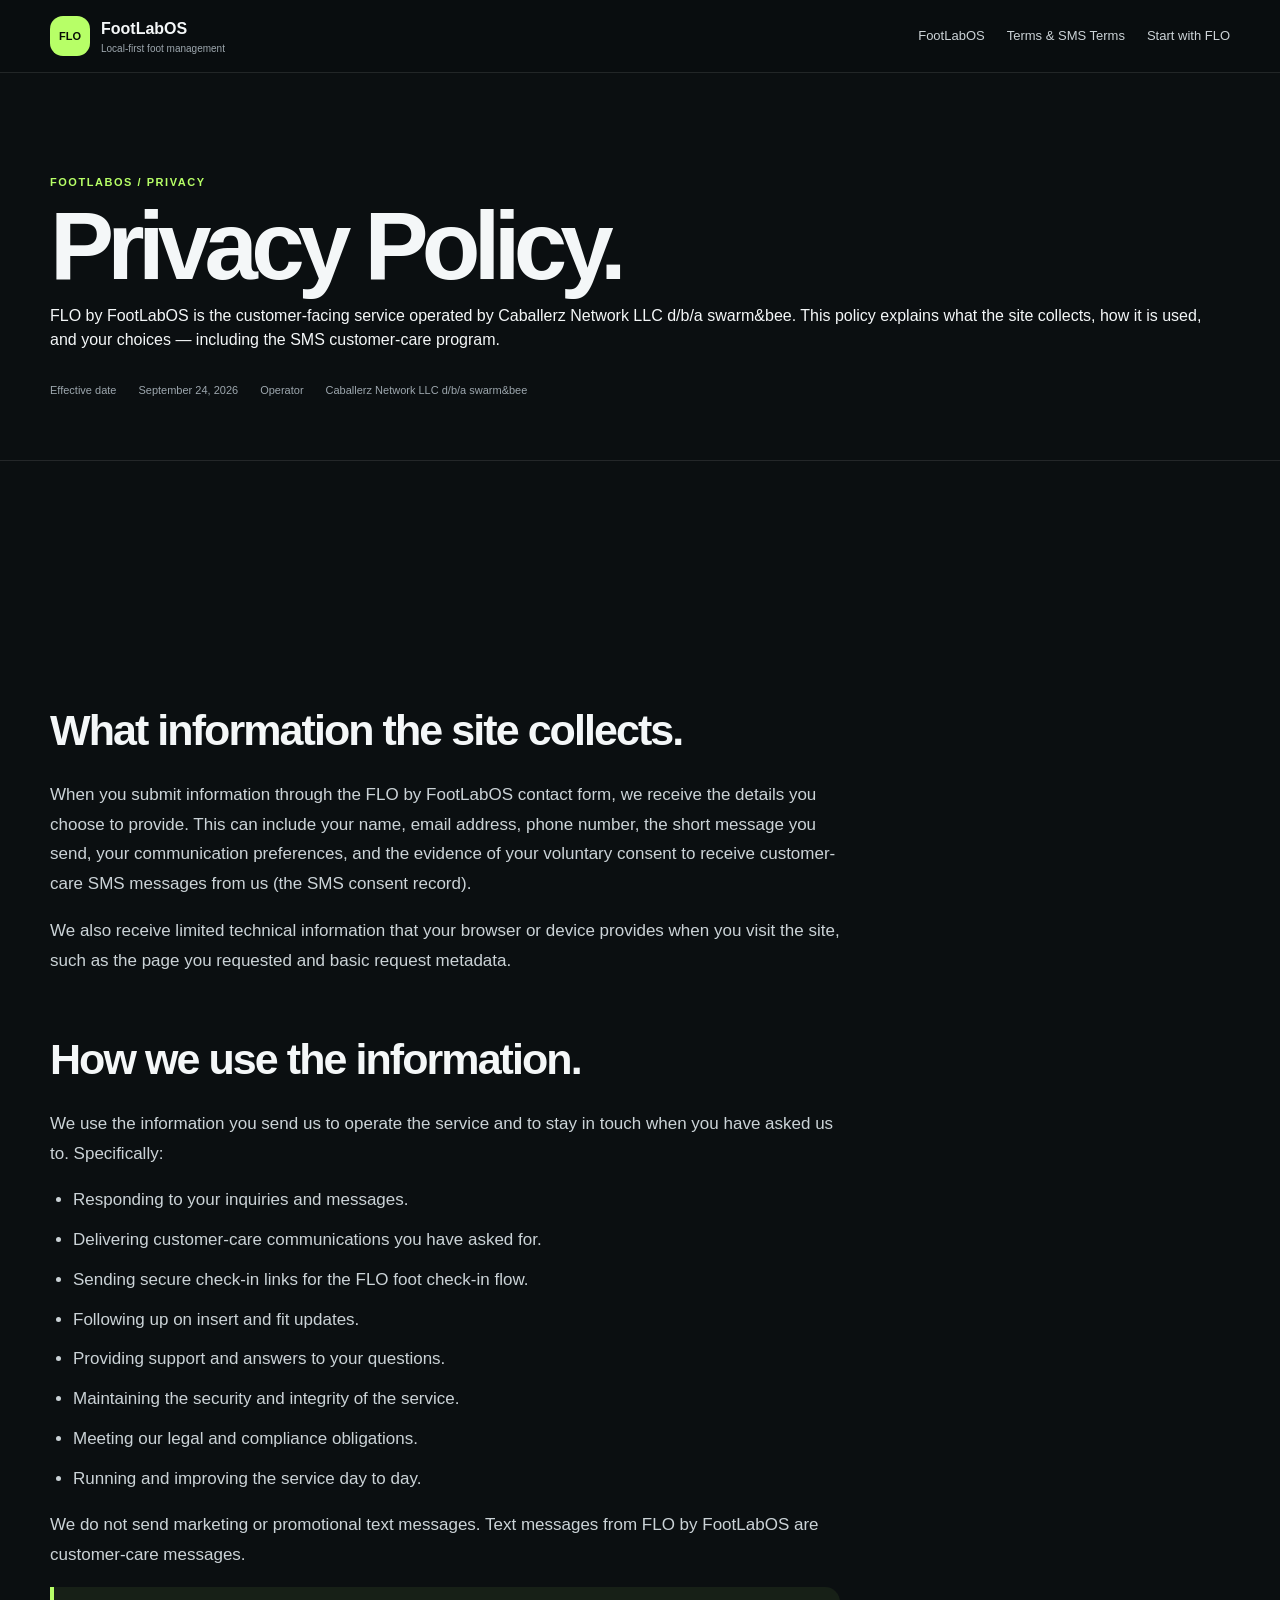
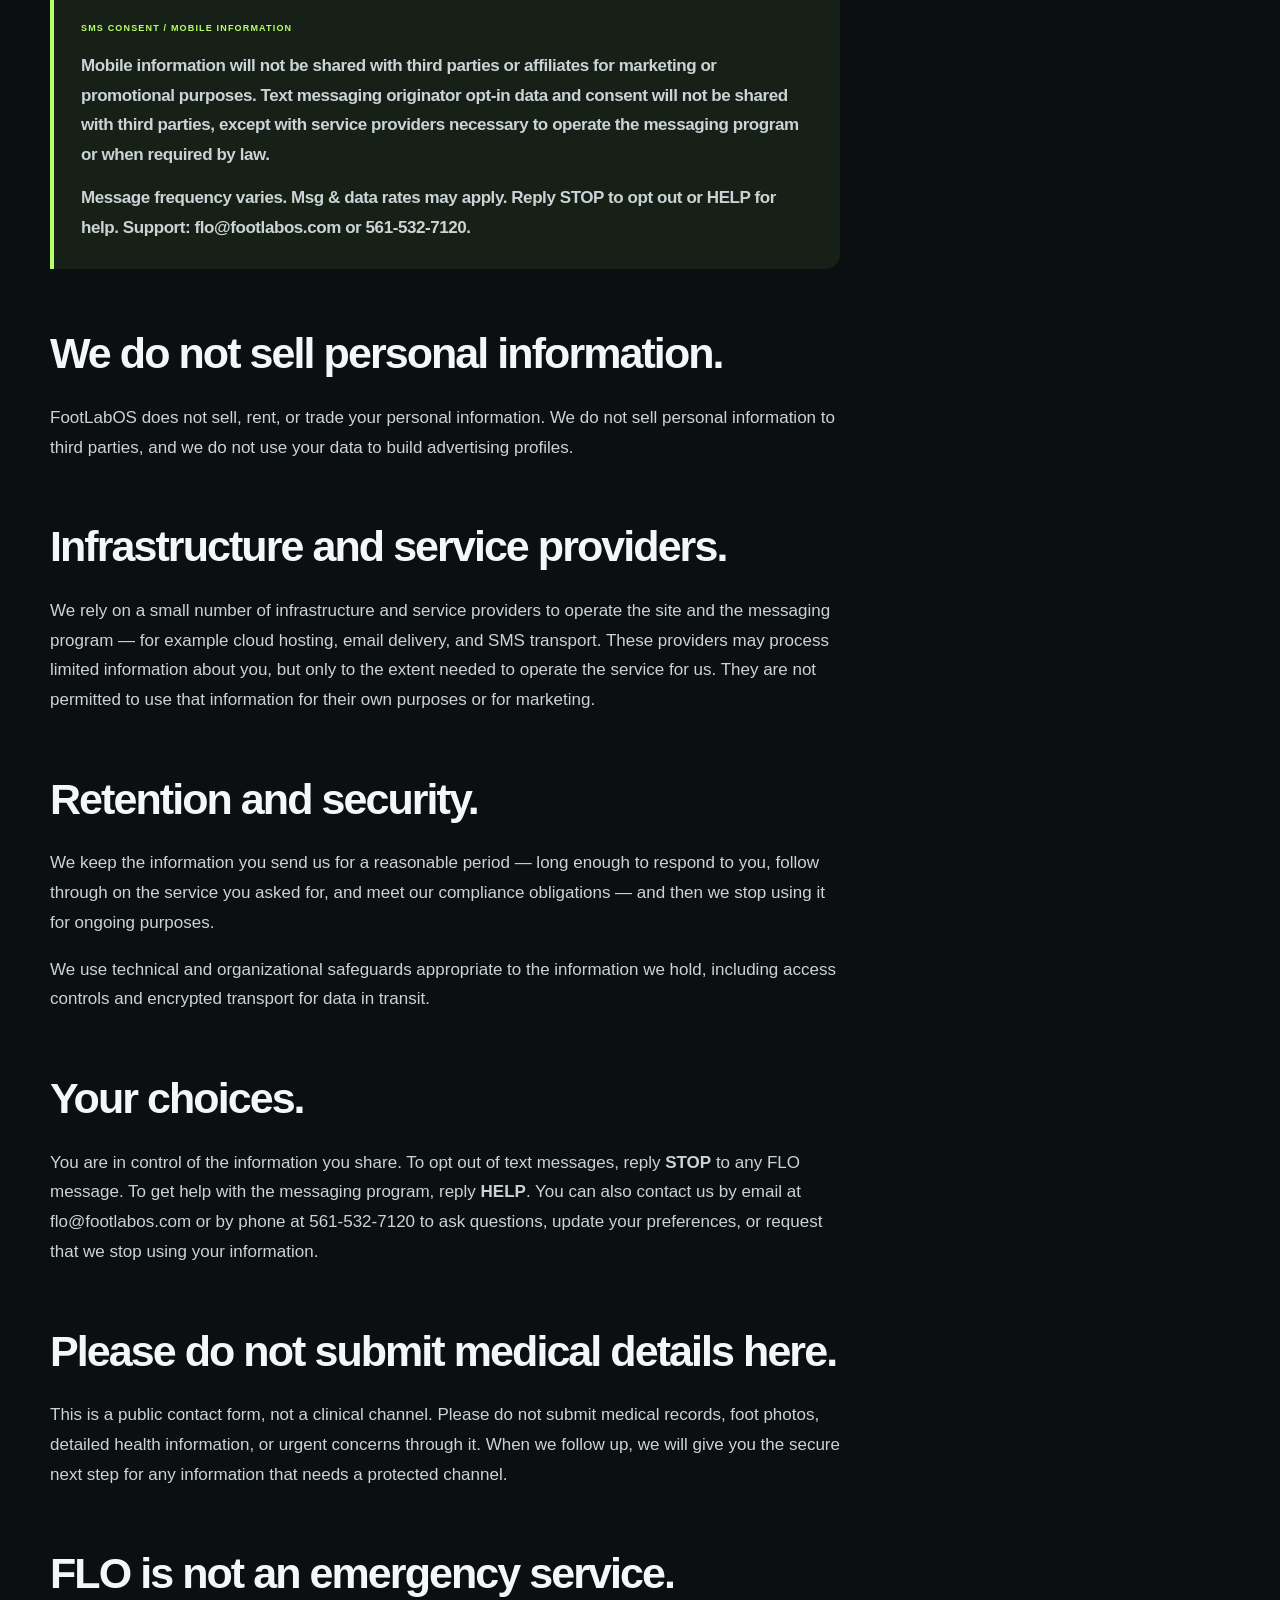
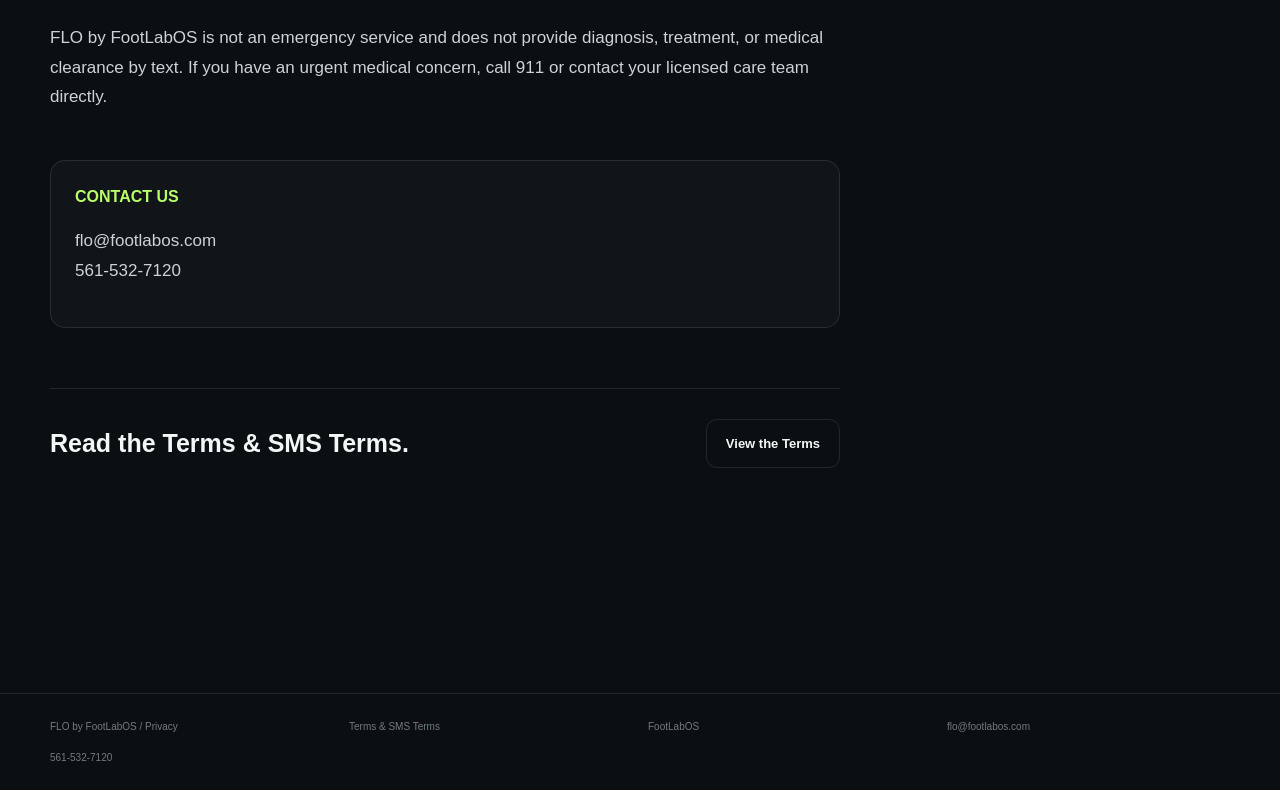
==== commit 6683fc67: "fix: strengthen Twilio compliance disclosures" ====
--- a/privacy/index.html
+++ b/privacy/index.html
@@ -119,6 +119,11 @@
           necessary to operate the messaging program or when required
           by law.
         </p>
+        <p>
+          Message frequency varies. Msg &amp; data rates may apply.
+          Reply STOP to opt out or HELP for help. Support:
+          flo@footlabos.com or 561-532-7120.
+        </p>
       </div>
 
       <h2>We do not sell personal information.</h2>
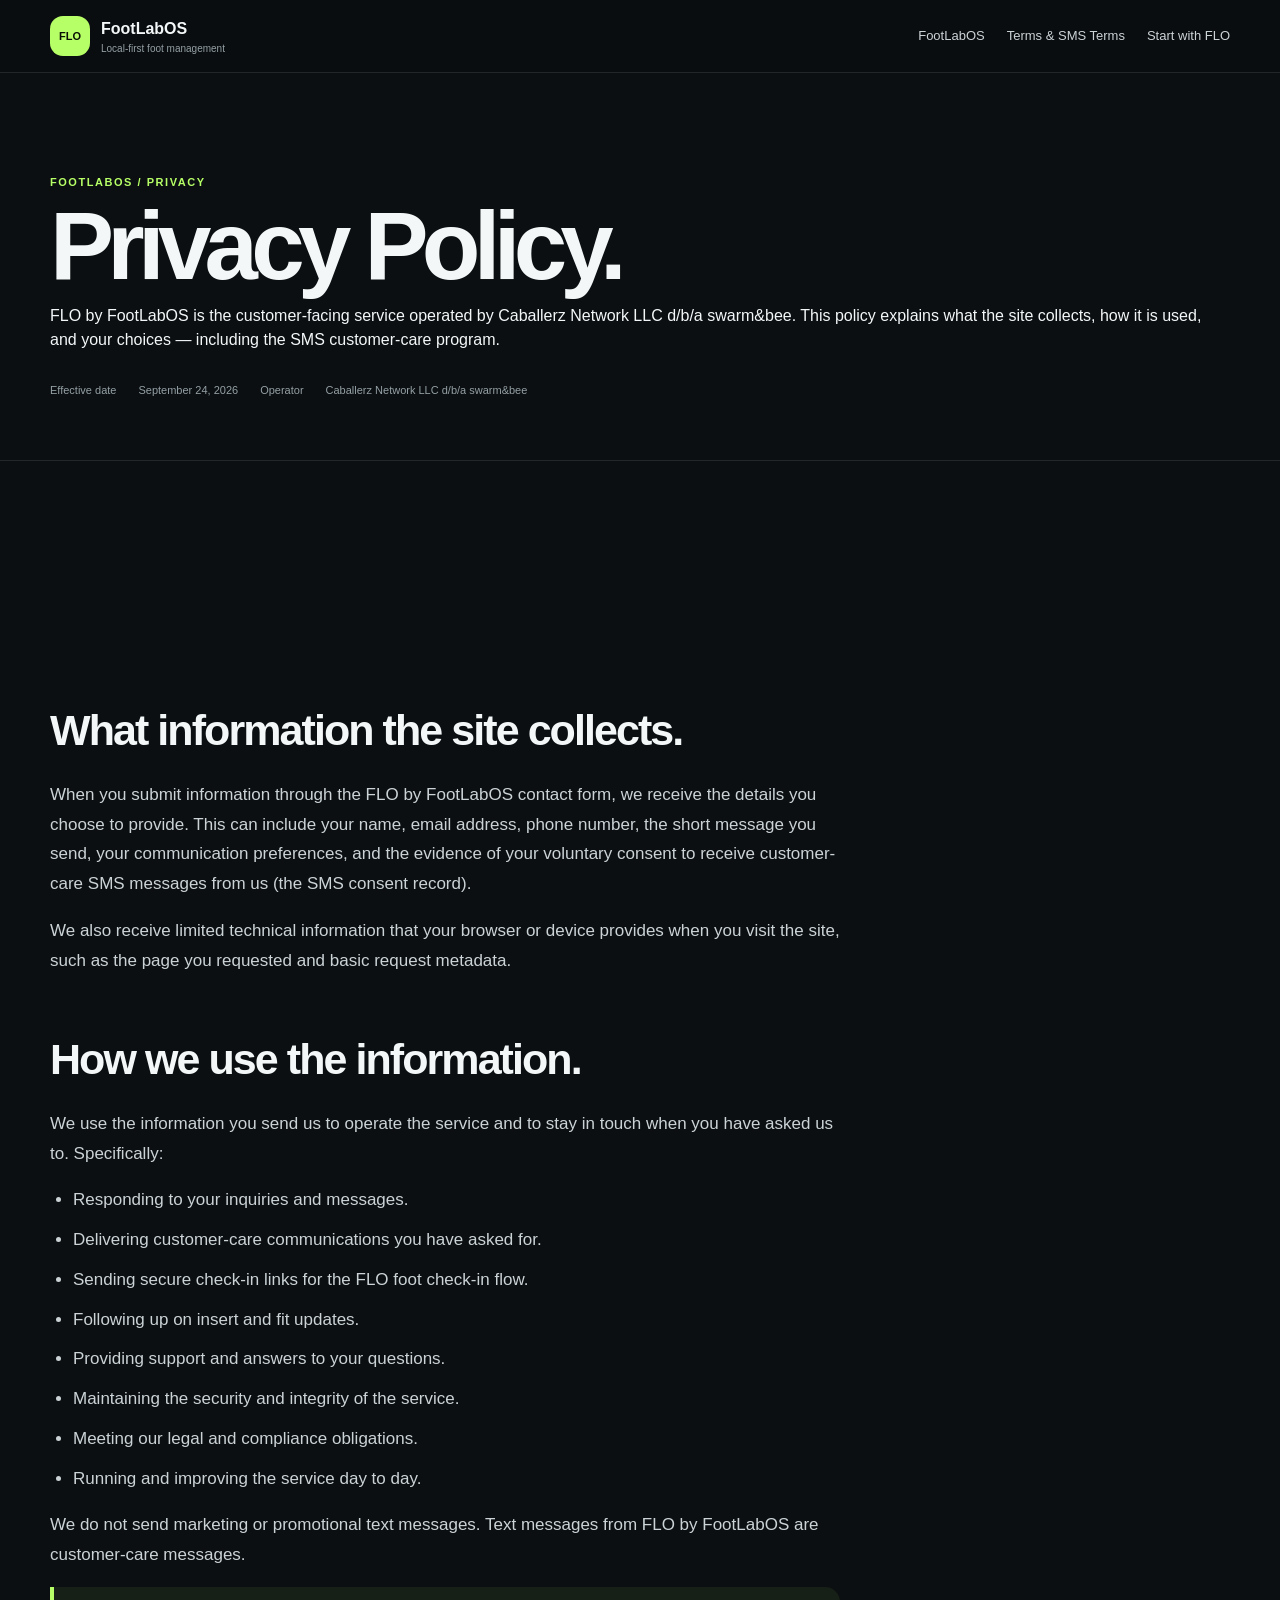
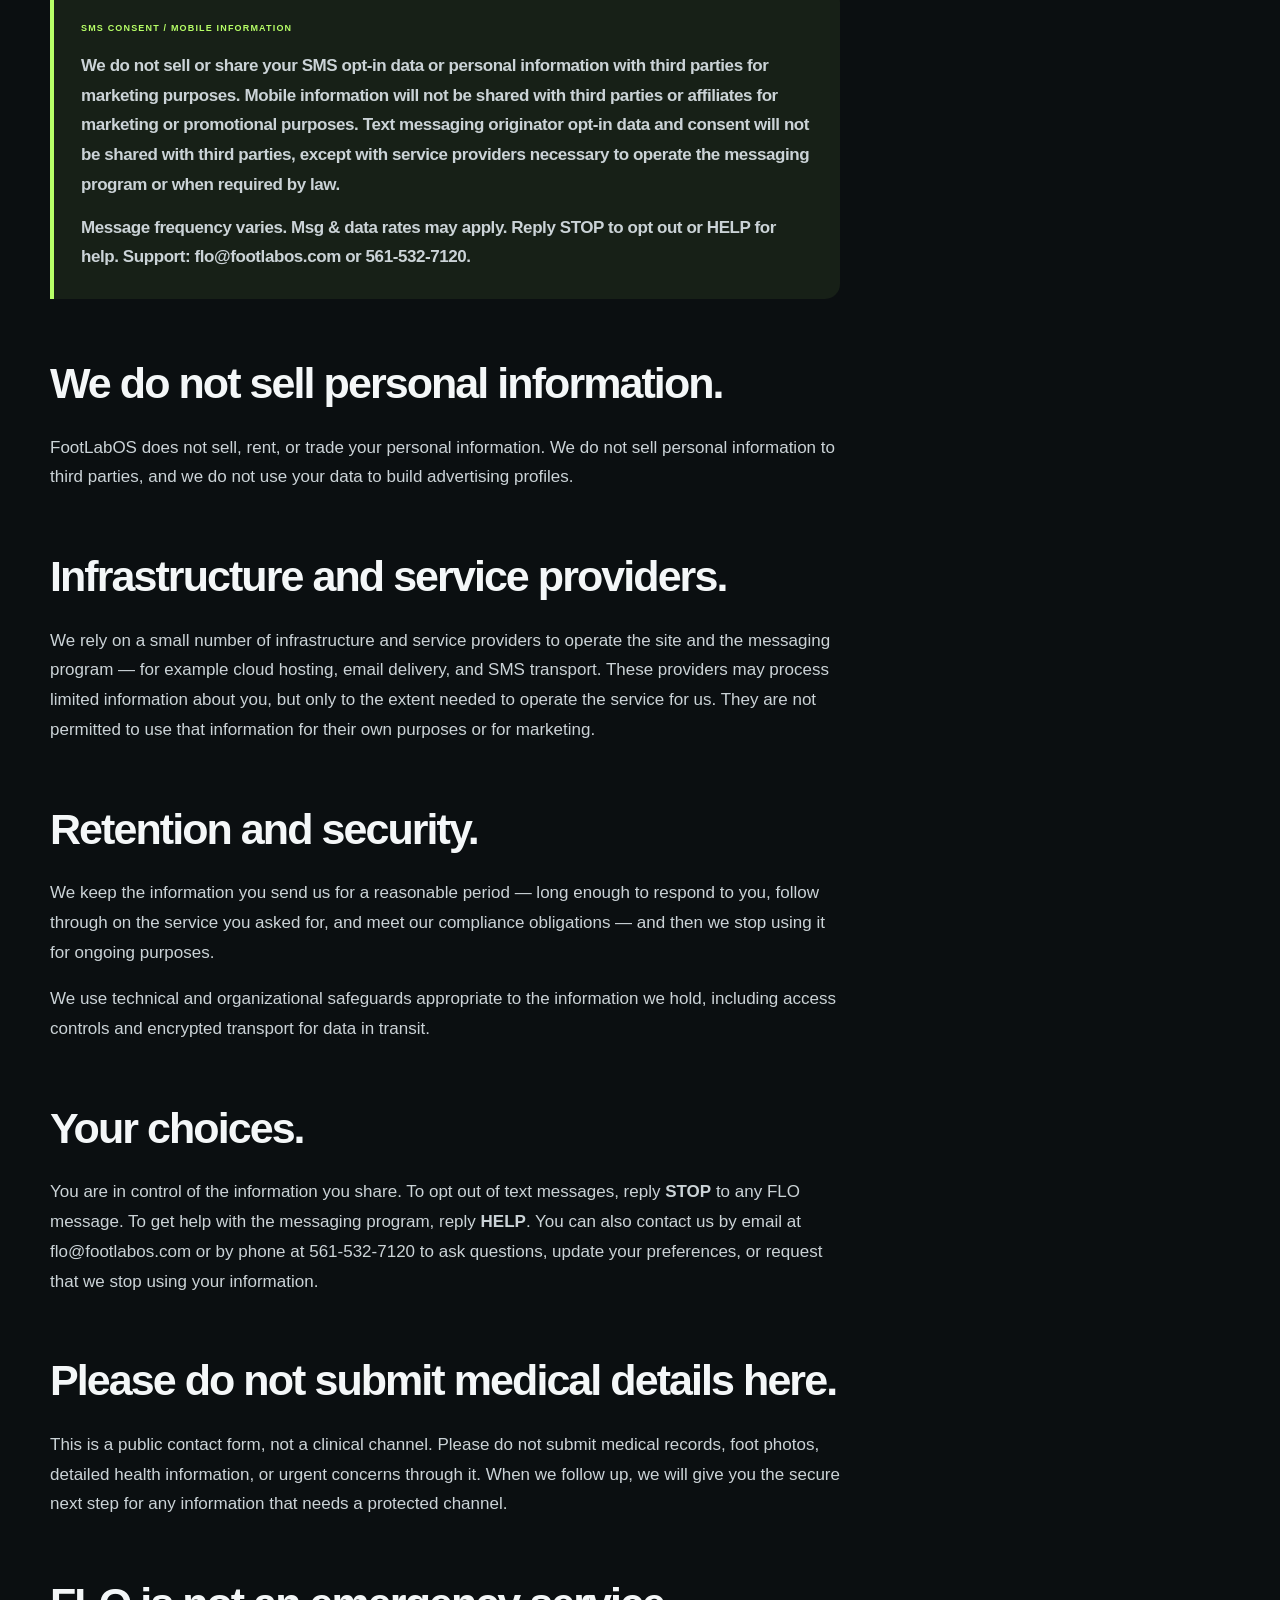
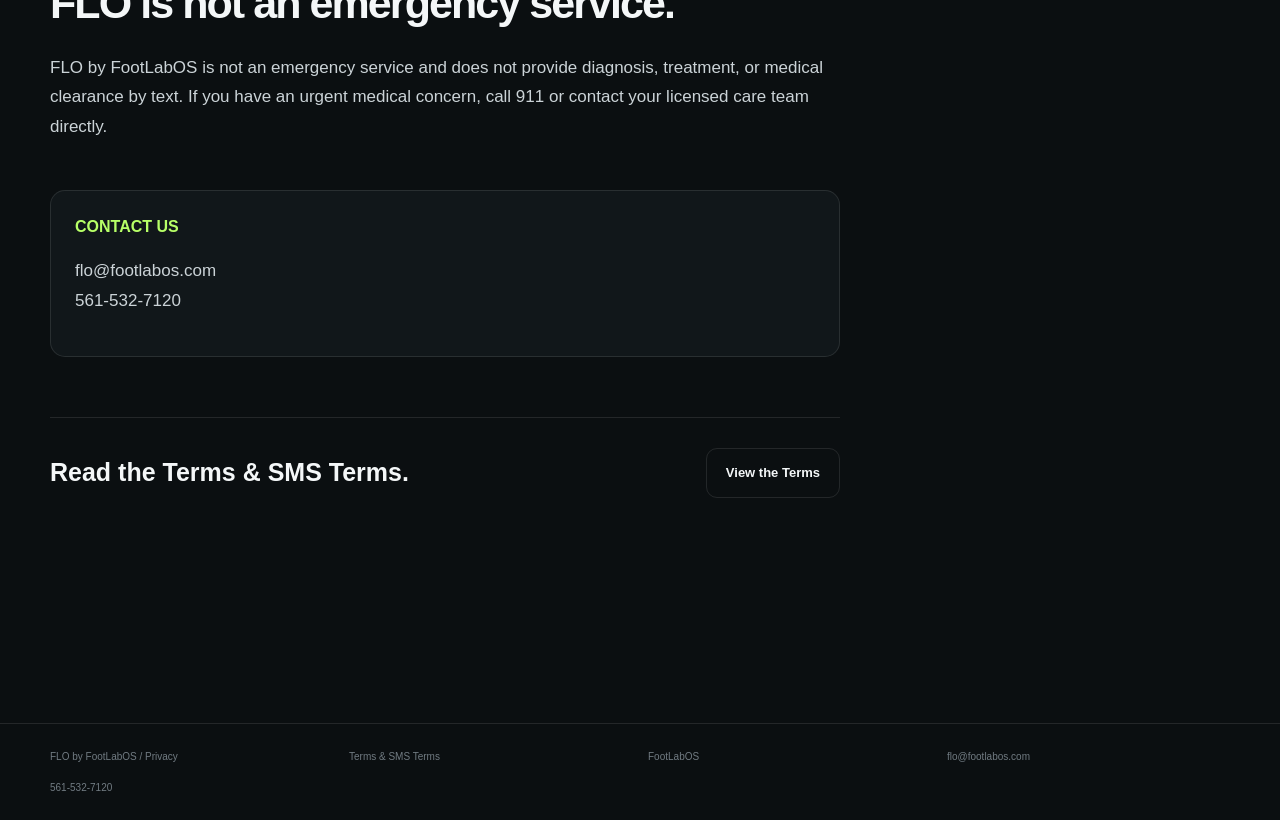
==== commit 521e7dbf: "fix: identify registered SMS brand in opt-in" ====
--- a/privacy/index.html
+++ b/privacy/index.html
@@ -112,6 +112,7 @@
       <div class="note-answer">
         <small>SMS CONSENT / MOBILE INFORMATION</small>
         <p>
+          We do not sell or share your SMS opt-in data or personal information with third parties for marketing purposes.
           Mobile information will not be shared with third parties or
           affiliates for marketing or promotional purposes. Text
           messaging originator opt-in data and consent will not be
--- a/assets/css/styles.css
+++ b/assets/css/styles.css
@@ -1,15 +1,15 @@
 :root{
-  --bg:#0a0d0f;
-  --panel:#111519;
+  --bg:#080c0e;
+  --panel:#11171a;
   --panel2:#161b20;
   --line:rgba(255,255,255,.10);
-  --text:#f5f7f8;
-  --muted:#9da7ae;
+  --text:#f4f7f8;
+  --muted:#94a0a6;
   --green:#b7ff67;
   --blue:#a9dbff;
   --yellow:#ffe77a;
   --paper:#efede5;
-  --ink:#151719;
+  --ink:#080c0e;
   --max:1180px;
 }
 
@@ -36,7 +36,7 @@
   position:sticky;
   top:0;
   z-index:20;
-  background:rgba(10,13,15,.90);
+  background:rgba(8,12,14,.90);
   backdrop-filter:blur(18px);
   border-bottom:1px solid var(--line);
 }
@@ -62,7 +62,7 @@
   place-items:center;
   flex:0 0 40px;
   background:var(--green);
-  color:#091006;
+  color:#080c0e;
   border-radius:11px;
   font-family:Arial,Helvetica,sans-serif;
   font-size:12px;
@@ -1942,6 +1942,103 @@
 
 /* FLO FIELD NOTES */
 
+/* FLO CLINICAL BROCHURE */
+
+.brochure-preview{
+  overflow:hidden;
+  background:
+    radial-gradient(circle at 10% 5%,rgba(183,255,103,.11),transparent 30%),
+    var(--panel);
+  border-top:1px solid var(--line);
+  border-bottom:1px solid var(--line);
+}
+
+.brochure-preview-grid{
+  display:grid;
+  grid-template-columns:minmax(260px,.65fr) 1fr;
+  gap:90px;
+  align-items:center;
+}
+
+.brochure-preview-cover{
+  display:block;
+  max-width:430px;
+  padding:12px;
+  border:1px solid var(--line);
+  border-radius:19px;
+  background:#080c0e;
+  box-shadow:0 35px 80px rgba(0,0,0,.45);
+  transition:transform .2s ease,border-color .2s ease;
+}
+
+.brochure-preview-cover:hover{
+  transform:translateY(-5px);
+  border-color:var(--green);
+}
+
+.brochure-preview-cover img{
+  display:block;
+  width:100%;
+  border-radius:11px;
+}
+
+.brochure-preview-copy h2{
+  max-width:760px;
+  margin:15px 0 24px;
+  color:var(--text);
+  font-size:clamp(45px,6vw,79px);
+  line-height:.98;
+  letter-spacing:-.06em;
+}
+
+.brochure-preview-lead{
+  max-width:690px;
+  margin:0;
+  color:#cbd3d7;
+  font-size:18px;
+  line-height:1.7;
+}
+
+.brochure-preview-points{
+  display:flex;
+  flex-wrap:wrap;
+  gap:9px;
+  margin-top:28px;
+}
+
+.brochure-preview-points span{
+  padding:7px 10px;
+  border:1px solid var(--line);
+  border-radius:999px;
+  color:var(--muted);
+  font-size:10px;
+}
+
+.brochure-preview-actions{
+  display:flex;
+  align-items:center;
+  flex-wrap:wrap;
+  gap:24px;
+  margin-top:32px;
+}
+
+.brochure-file-link{
+  color:var(--text);
+  font-size:13px;
+  font-weight:800;
+}
+
+.brochure-file-link:hover{color:var(--green)}
+
+@media(max-width:900px){
+  .brochure-preview-grid{grid-template-columns:1fr;gap:55px}
+  .brochure-preview-cover{max-width:360px}
+}
+
+@media(max-width:620px){
+  .brochure-preview-actions{align-items:flex-start;flex-direction:column}
+}
+
 .field-notes-preview{
   position:relative;
   overflow:hidden;
